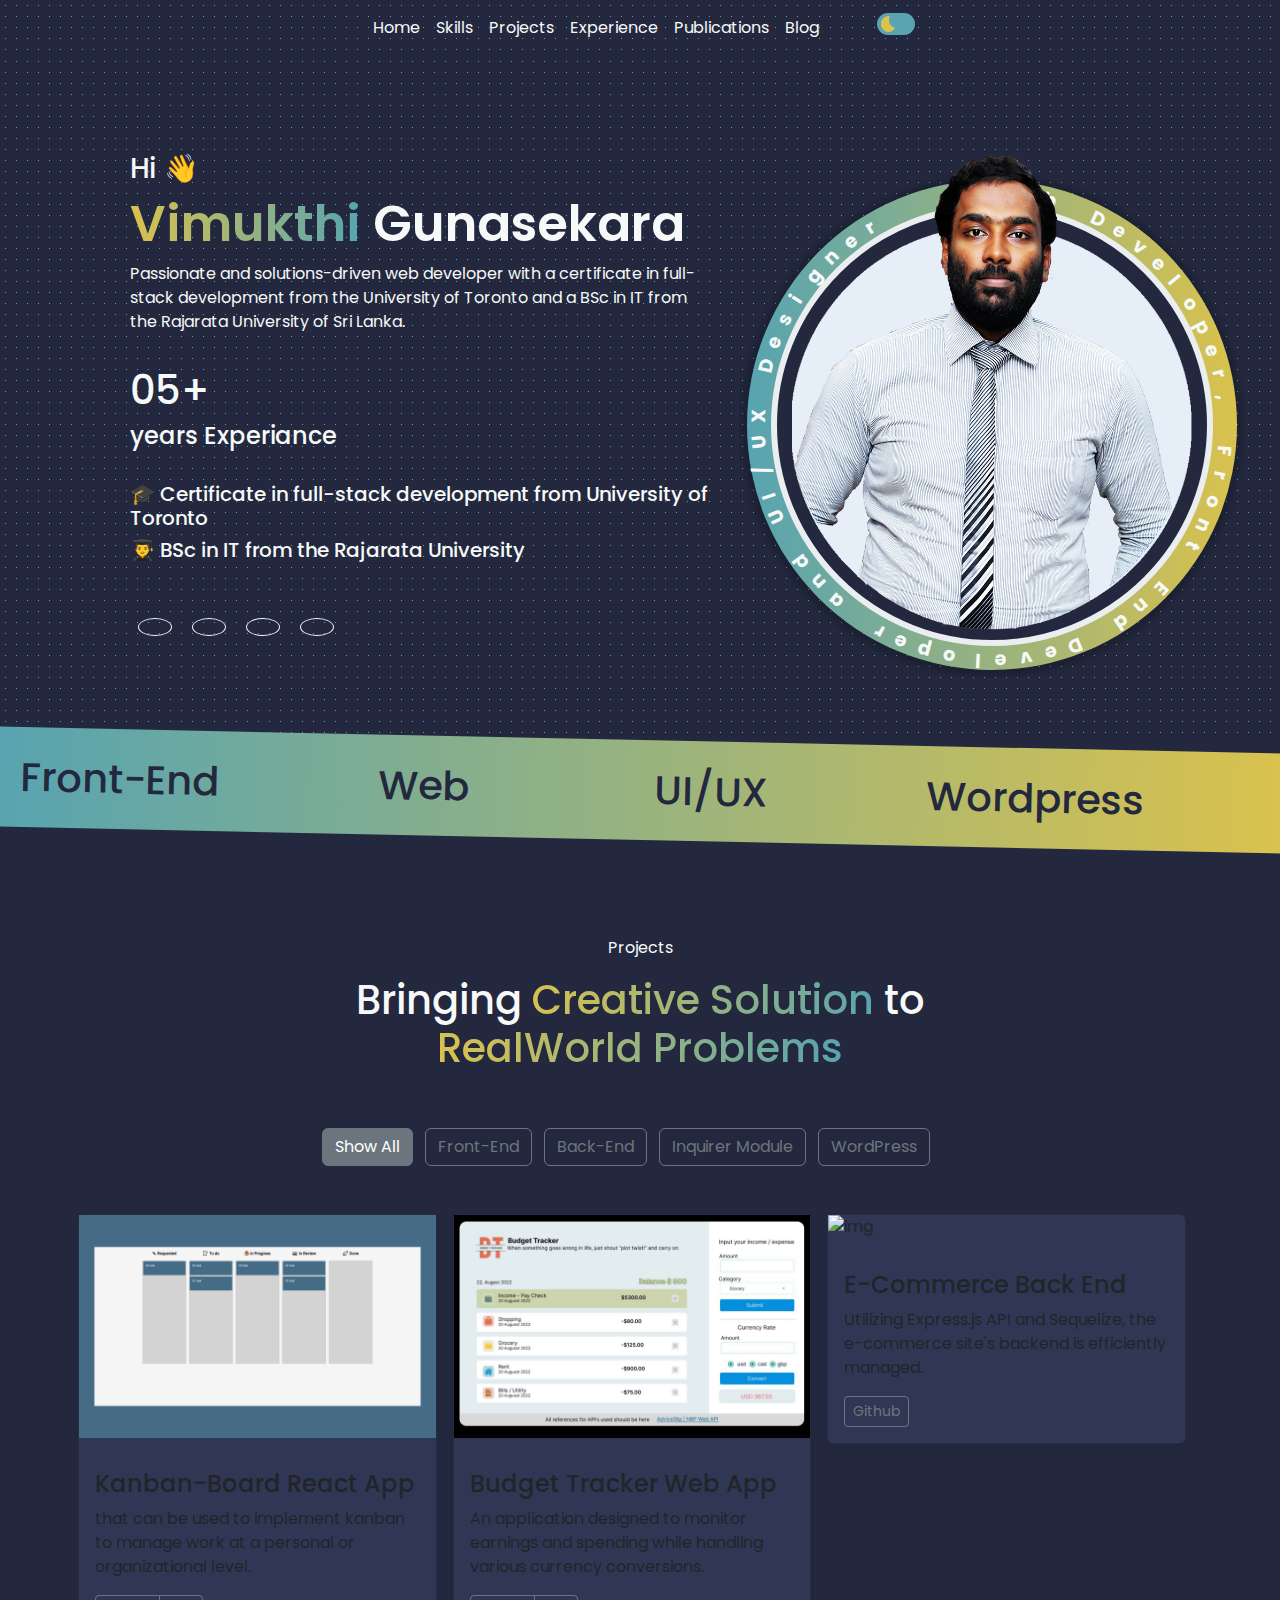
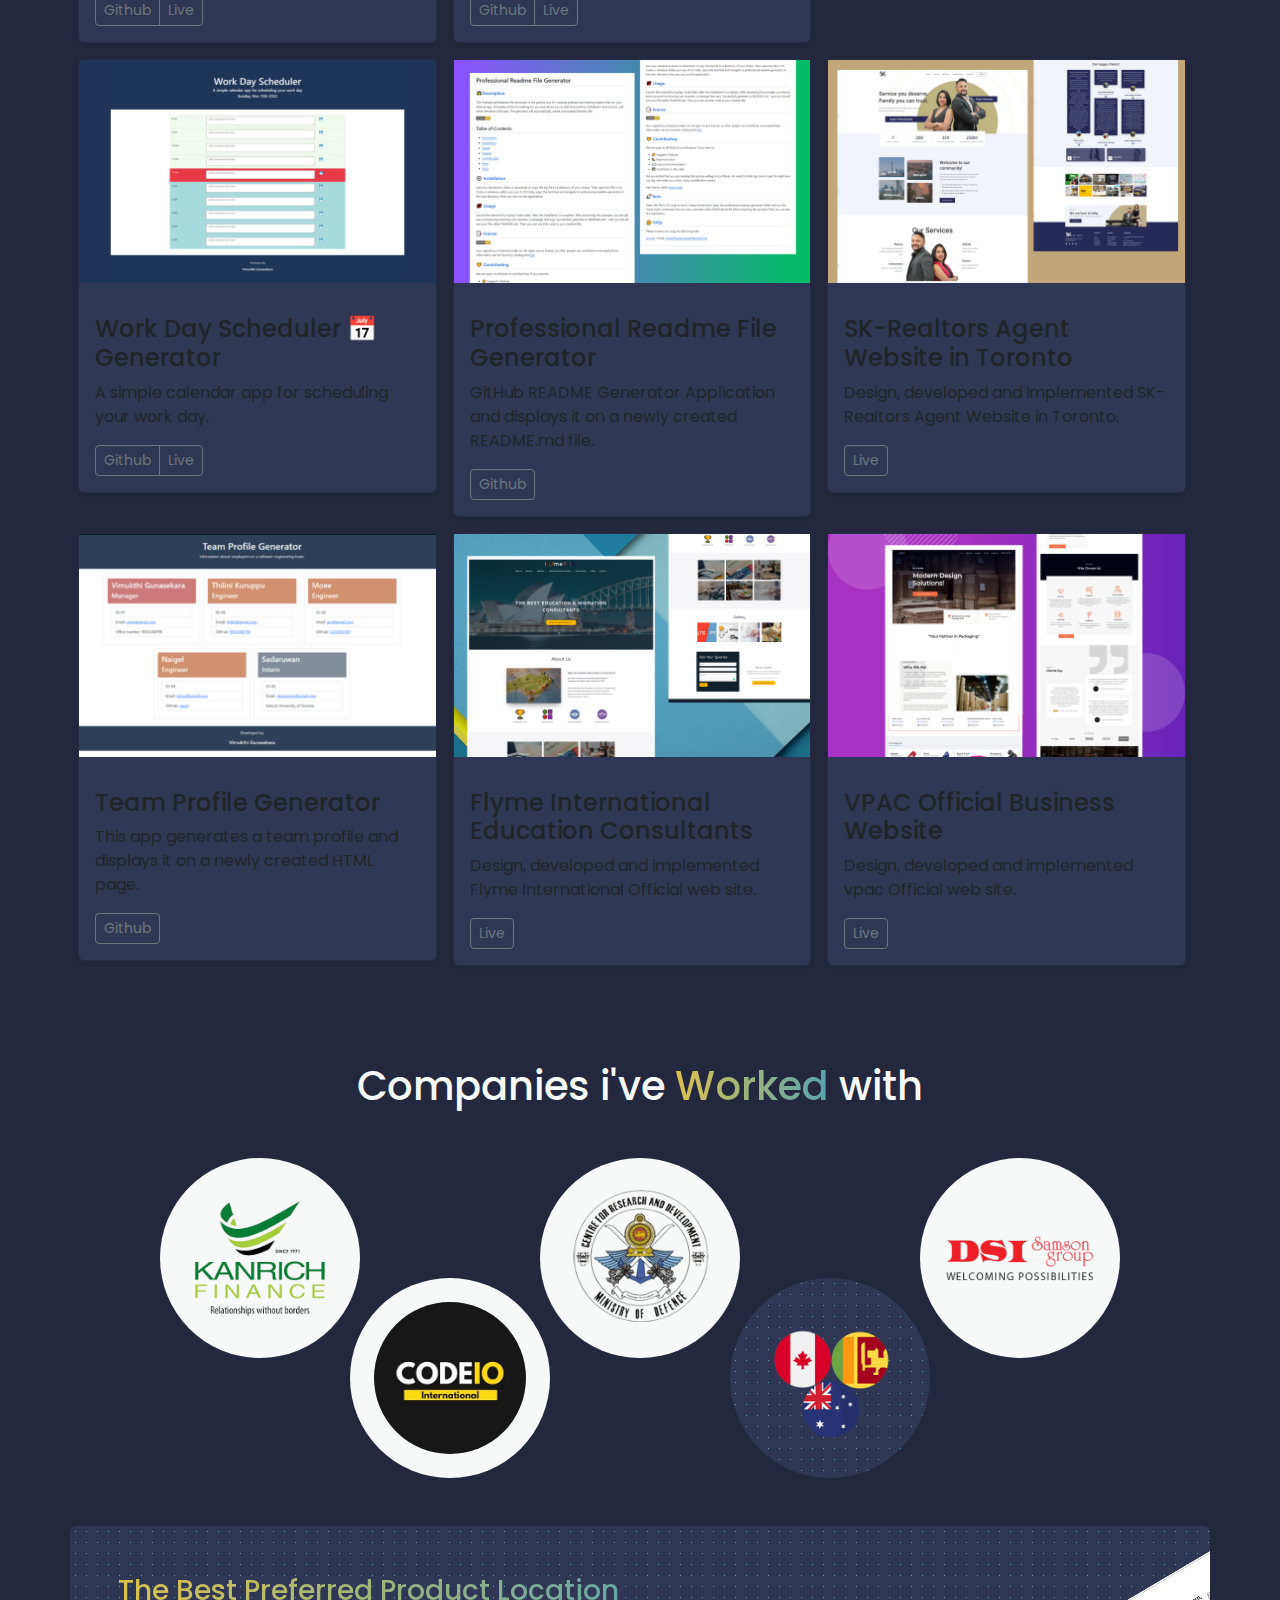
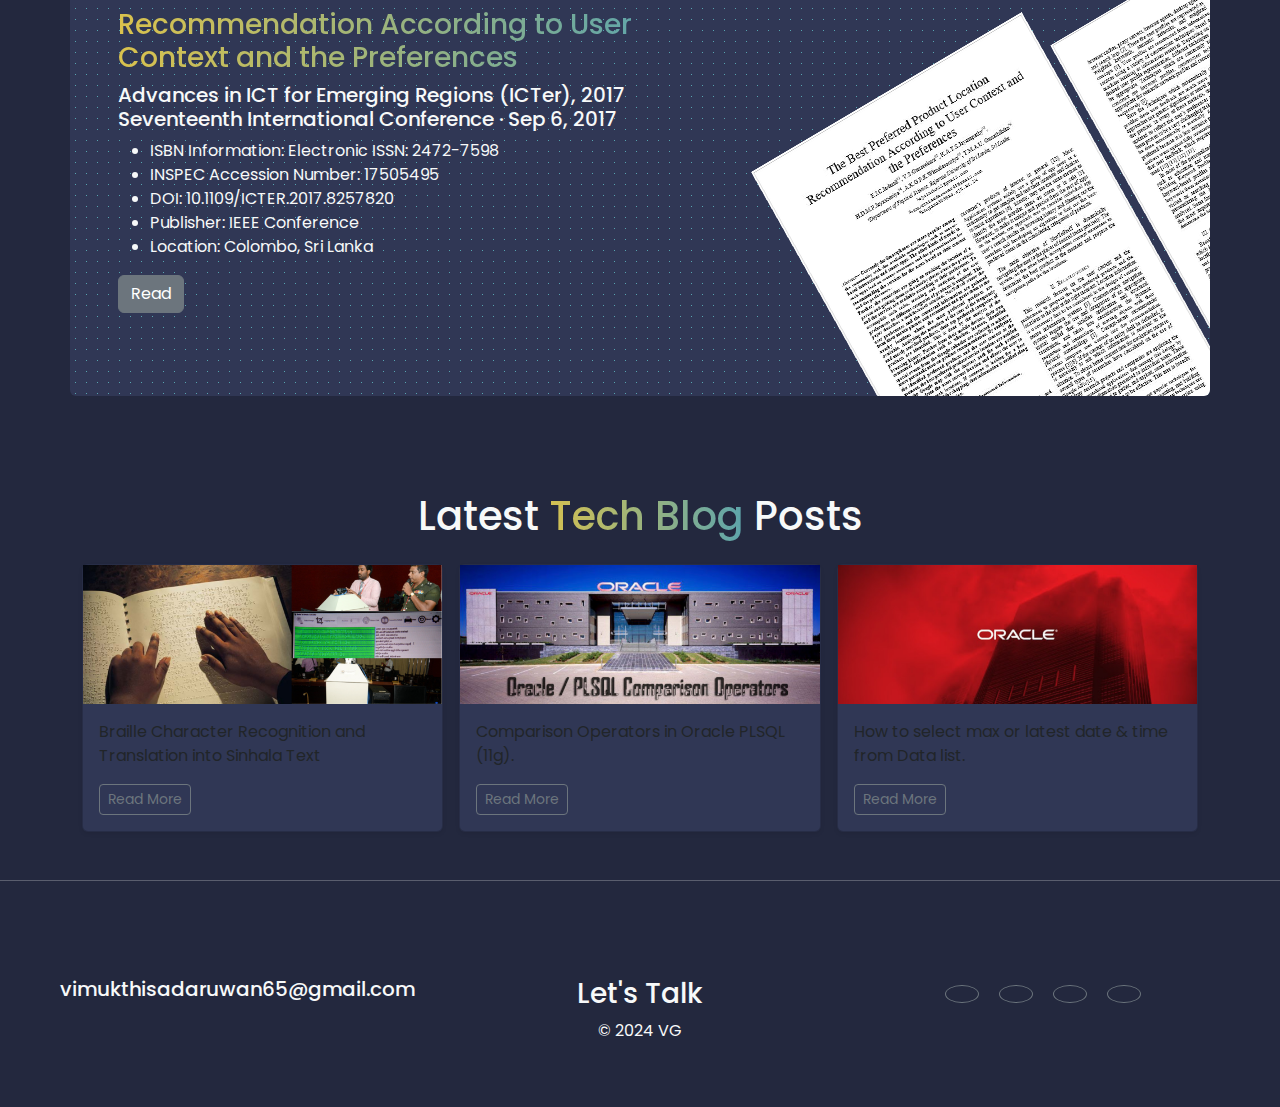
==== index.html @ d5fcf816 "Update Hero Section" ====
<!DOCTYPE html>
<html lang="en">

<head>
    <meta charset="utf-8" />
    <meta name="viewport" content="width=device-width, initial-scale=1, shrink-to-fit=no" />
    <meta name="author" content="Vimukthi Gunasekara">
    <title>Vimukthi Gunasekara</title>

    <link rel="icon" type="image/icon" href="assets/images/icon.png" />

    <!-- Font Awesome -->
    <link rel="stylesheet" href="https://cdn.jsdelivr.net/gh/devicons/devicon@v2.15.1/devicon.min.css">
    <script src="https://use.fontawesome.com/releases/v6.1.0/js/all.js" crossorigin="anonymous"></script>

    <!-- Google fonts-->
    <link rel="preconnect" href="https://fonts.googleapis.com">
    <link rel="preconnect" href="https://fonts.gstatic.com" crossorigin>
    <link href="https://fonts.googleapis.com/css2?family=Poppins:wght@300;400;500;600;700;800&display=swap"
        rel="stylesheet">

    <!-- Bootstrap-->
    <link rel="stylesheet" href="https://cdn.jsdelivr.net/npm/bootstrap@5.1.3/dist/css/bootstrap.min.css">

    <!-- CSS-->
    <link href="./assets/css/styles.css" rel="stylesheet" />

    <!-- JS-->
    <script src="./assets/js/app.js" defer></script>
</head>

<body>
    <!-- Nav Bar -->
    <nav class="navbar navbar-expand-lg bg-pattern" aria-label="Tenth navbar example">
        <div class="container-fluid">
            <button class="navbar-toggler" type="button" data-bs-toggle="collapse" data-bs-target="#navbarResponsive"
                aria-controls="navbarResponsive" aria-expanded="false" aria-label="Toggle navigation">
                <span class="navbar-toggler-icon"></span>
            </button>

            <div class="collapse navbar-collapse justify-content-md-center" id="navbarResponsive">
                <ul class="navbar-nav">
                    <li class="nav-item"><a class="nav-link js-scroll-trigger" href="#about">Home</a></li>
                    <li class="nav-item"><a class="nav-link js-scroll-trigger" href="#skills">Skills</a></li>
                    <li class="nav-item"><a class="nav-link js-scroll-trigger" href="#projects">Projects</a> </li>
                    <li class="nav-item"><a class="nav-link js-scroll-trigger" href="#experience">Experience</a></li>
                    <li class="nav-item"><a class="nav-link js-scroll-trigger" href="#publications">Publications</a>
                    </li>
                    <li class="nav-item"><a class="nav-link js-scroll-trigger" href="#blog">Blog</a></li>
                    <li>
                        <label class="switch">
                            <input type="checkbox" id="colorCheckbox">
                            <span class="slider"></span>
                        </label>
                    </li>
                </ul>
            </div>
        </div>
    </nav>

    <!-- Hero -->
    <div class="bg-pattern">
        <div class="container pt-5 pb-5">
            <div class="row p-5 ">
                <div class="col-sm-5 themed-grid-col img-hero order-md-2">
                    <img src="./assets/images/hero.png" alt="Vimukthi Gunasekara">
                    <div class="rotate-text">
                        <div class="text">
                            <p>Web Developer, Front End Developer and UI/UX Designer</p>
                        </div>
                        <span><i></i></span>
                    </div>
                </div>
                <div class="col-sm-7 themed-grid-col order-md-1 text-hero">
                    <h3>Hi 👋</h3>
                    <h1 class="name-hero"><span class="name-grad-span">Vimukthi</span> Gunasekara</h1>


                    <p class="pl-5">Passionate and solutions-driven web developer with a certificate in full-stack
                        development from the
                        University of Toronto and a BSc in IT from the Rajarata University of Sri Lanka.</p>

                    <div class="col pt-3">
                        <div class="col-sm-12">
                            <h1>05+</h1>
                            <h4>years Experiance</h4>
                        </div>
                        </br>
                        <div class="col-sm-12">
                            <h5>🎓 Certificate in full-stack
                                development from University of Toronto</h5>
                            <h5>👨‍🎓 BSc in IT from the Rajarata University </h5>
                        </div>
                    </div>
                    <div class="col mt-5">
                        <a class="btn btn-lg btn-outline-secondary rounded-circle m-2 sm-icon"
                            href="https://www.linkedin.com/in/vimukthi-gunasekara/" role="button"><i
                                class="fab fa-linkedin"></i></a>
                        <a class="btn btn-lg btn-outline-secondary rounded-circle m-2 sm-icon"
                            href="https://github.com/VimukthiGunasekara" role="button"><i class="fab fa-github"></i></a>
                        <a class="btn btn-lg btn-outline-secondary rounded-circle m-2 sm-icon"
                            href="https://www.instagram.com/vimukthi_gunasekaraa/" role="button"><i
                                class="fab fa-instagram"></i></a>
                        <a class="btn btn-lg btn-outline-secondary rounded-circle m-2 sm-icon"
                            href="https://www.uplabs.com/vimuguna" role="button"><i class="fab fa-dribbble"></i></a>
                    </div>
                </div>                
            </div>
        </div>
    </div>

    <!-- Slider Container -->
    <div class="row  mb-5 slider-container">
        <div class="col-sm-12 slider-content">
            <h1>Front-End Developer</h1>
            <h1>Web Developer</h1>
            <h1>UI/UX Designer</h1>
            <h1>Wordpress Developer</h1>
        </div>
    </div>

    <!-- Projects -->
    <div class="mt-5">
        <div class="container pt-5" id="projects">
            <p class="text-center">Projects</p>
            <h1 class="text-center">Bringing<span class="name-grad-span"> Creative Solution </span> to </br>
                <span class="name-grad-span">RealWorld Problems</span>
            </h1>
            <div class="row">
                <div class="row mt-5 mb-2" id="filter-buttons">
                    <div class="col-12 text-center">
                        <button class="btn mb-2 me-1 btn-outline-secondary active" onclick="clearAll()">Show
                            All</button>
                        <button class="btn mb-2 mx-1 btn-outline-secondary"
                            onclick="filter('Front-End')">Front-End</button>
                        <button class="btn mb-2 mx-1 btn-outline-secondary"
                            onclick="filter('Back-End')">Back-End</button>
                        <button class="btn mb-2 mx-1 btn-outline-secondary" onclick="filter('Inquirer-Module')">Inquirer
                            Module</button>
                        <button class="btn mb-2 mx-1 btn-outline-secondary"
                            onclick="filter('WordPress')">WordPress</button>
                    </div>
                </div>

                <div class="row row-cols-1 row-cols-sm-2 row-cols-md-3 g-3">
                    <div class="col projects">
                        <div class="card card-bg shadow-sm">
                            <img src="./assets/images/kanban-board.png" alt="img">
                            <div class="card-body">
                                <p class="card-tag ">Front-End</p>
                                <h4 class="card-title">Kanban-Board React App</h4>
                                <p class="card-text">that can be used to implement kanban to manage work at a
                                    personal or organizational level.</p>
                                <div class="d-flex justify-content-between align-items-center">
                                    <div class="btn-group">
                                        <a class="btn btn-sm btn-outline-secondary"
                                            href="https://github.com/VimukthiGunasekara/kanban-board">Github</a>
                                        <a class="btn btn-sm btn-outline-secondary"
                                            href="https://vimukthigunasekara.github.io/kanban-board/">Live</a>
                                    </div>
                                </div>
                            </div>
                        </div>
                    </div>

                    <div class="col projects">
                        <div class="card shadow-sm card-bg">
                            <img src="./assets/images/budget-tracker.png" alt="img">
                            <div class="card-body">
                                <p class="card-tag ">Front-End</p>
                                <h4 class="card-title">Budget Tracker Web App</h4>
                                <p class="card-text">An application designed to monitor earnings and spending while
                                    handling various currency conversions.</p>
                                <div class="d-flex justify-content-between align-items-center">
                                    <div class="btn-group">
                                        <a class="btn btn-sm btn-outline-secondary"
                                            href="https://github.com/cdennis27/budgettrackergroup2">Github</a>
                                        <a class="btn btn-sm btn-outline-secondary"
                                            href="https://cdennis27.github.io/budgettrackergroup2">Live</a>
                                    </div>
                                </div>
                            </div>
                        </div>
                    </div>

                    <div class="col projects">
                        <div class="card shadow-sm card-bg">
                            <img src="./assets/images/get.gif" alt="img">
                            <div class="card-body">
                                <p class="card-tag ">Back-End</p>
                                <h4 class="card-title">E-Commerce Back End</h4>
                                <p class="card-text">Utilizing Express.js API and Sequelize, the e-commerce site's
                                    backend is efficiently managed.</p>
                                <div class="d-flex justify-content-between align-items-center">
                                    <div class="btn-group">
                                        <a class="btn btn-sm btn-outline-secondary"
                                            href="https://github.com/VimukthiGunasekara/e-commerce-back-end">Github</a>
                                    </div>
                                </div>
                            </div>
                        </div>
                    </div>


                    <div class="col projects">
                        <div class="card shadow-sm card-bg">
                            <img src="./assets/images/work-day-scheduler.png" alt="img">
                            <div class="card-body">
                                <p class="card-tag ">Front-End</p>
                                <h4 class="card-title">Work Day Scheduler 📅 Generator</h4>
                                <p class="card-text">A simple calendar app for scheduling your work day.</p>
                                <div class="d-flex justify-content-between align-items-center">
                                    <div class="btn-group">
                                        <a class="btn btn-sm btn-outline-secondary"
                                            href="https://github.com/VimukthiGunasekara/work-day-scheduler">Github</a>
                                        <a class="btn btn-sm btn-outline-secondary"
                                            href="https://vimukthigunasekara.github.io/work-day-scheduler/">Live</a>
                                    </div>
                                </div>
                            </div>
                        </div>
                    </div>

                    <div class="col projects">
                        <div class="card shadow-sm card-bg">
                            <img src="./assets/images/professional-readme-generator.png" alt="img">
                            <div class="card-body">
                                <p class="card-tag ">Inquirer-Module</p>
                                <h4 class="card-title">Professional Readme File
                                    Generator</h4>
                                <p class="card-text">GitHub README Generator Application and displays it on a newly
                                    created README.md file.</p>
                                <div class="d-flex justify-content-between align-items-center">
                                    <div class="btn-group">
                                        <a class="btn btn-sm btn-outline-secondary"
                                            href="https://github.com/VimukthiGunasekara/professional-readme-generator">Github</a>
                                    </div>
                                </div>
                            </div>
                        </div>
                    </div>                   

                    <div class="col projects">
                        <div class="card shadow-sm card-bg">
                            <img src="./assets/images/sk-realtors-2.png" alt="img">
                            <div class="card-body">
                                <p class="card-tag ">WordPress</p>
                                <h4 class="card-title">SK-Realtors Agent Website in
                                    Toronto</h4>
                                <p class="card-text"> Design, developed and implemented SK-Realtors Agent Website in
                                    Toronto.</p>
                                <div class="d-flex justify-content-between align-items-center">
                                    <div class="btn-group">
                                        <a class="btn btn-sm btn-outline-secondary"
                                            href="https://SK-Realtors.ca/">Live</a>
                                    </div>
                                </div>
                            </div>
                        </div>
                    </div>


                    <div class="col projects">
                        <div class="card shadow-sm card-bg">
                            <img src="./assets/images/team-profile-generator.png" alt="img">
                            <div class="card-body">
                                <p class="card-tag ">Inquirer-Module</p>
                                <h4 class="card-title">Team Profile Generator</h4>
                                <p class="card-text">This app generates a team profile and displays it on a newly
                                    created HTML page.</p>
                                <div class="d-flex justify-content-between align-items-center">
                                    <div class="btn-group">
                                        <a class="btn btn-sm btn-outline-secondary"
                                            href="https://github.com/VimukthiGunasekara/team-profile-generator">Github</a>
                                    </div>
                                </div>
                            </div>
                        </div>
                    </div>

                    <div class="col projects">
                        <div class="card shadow-sm card-bg">
                            <img src="./assets/images/flymeinternational.png" alt="img">
                            <div class="card-body">
                                <p class="card-tag ">WordPress</p>
                                <h4 class="card-title">Flyme International Education
                                    Consultants</h4>
                                <p class="card-text"> Design, developed and implemented Flyme International Official
                                    web site.</p>
                                <div class="d-flex justify-content-between align-items-center">
                                    <div class="btn-group">
                                        <a class="btn btn-sm btn-outline-secondary"
                                            href="https://flymeinternational.com/">Live</a>
                                    </div>
                                </div>
                            </div>
                        </div>
                    </div>

                    <div class="col projects">
                        <div class="card shadow-sm card-bg">
                            <img src="./assets/images/vpac.png" alt="img">
                            <div class="card-body">
                                <p class="card-tag ">WordPress</p>
                                <h4 class="card-title">VPAC Official Business Website</h4>
                                <p class="card-text">Design, developed and implemented vpac Official web site.</p>
                                <div class="d-flex justify-content-between align-items-center">
                                    <div class="btn-group">
                                        <a class="btn btn-sm btn-outline-secondary" href="https://vpac.lk/">Live</a>
                                    </div>
                                </div>
                            </div>
                        </div>
                    </div>
                </div>
            </div>
        </div>
    </div>

    <!-- Companies -->
    <div class="container mt-5 mb-5 pt-5 text-center" id="experience">
        <h1>Companies i've <span class="name-grad-span">Worked</span> with</h1>
        <div class="row mt-5 d-flex justify-content-center align-items-center">
            <div class="col-md-4">
                <img src="./assets/images/kanrich.png" alt="img" class="we-logo rounded-circle p-4">
            </div>

            <div class="col-md-4">
                <img src="./assets/images/crd.png" alt="img" class="we-logo rounded-circle p-4">
            </div>

            <div class="col-md-4">
                <img src="./assets/images/dsi.png" alt="img" class="we-logo rounded-circle p-4">
            </div>

            <div class="col-md-4 ng-margin">
                <img src="./assets/images/codeio.jpg" alt="img" class="we-logo rounded-circle p-4">
            </div>

            <div class="col-md-4 ng-margin">
                <img src="./assets/images/country.png" alt="img" class="we-logo1 bg-pattern rounded-circle p-4"
                    id="rotatingImage">
            </div>
        </div>


    </div>

    <!-- Publication -->
    <div class="container mt-5 mb-5 position-relative overflow-hidden rounded publ-cont bg-pattern" id="publications">
        <div class="row">
            <div class="col-md-7 p-5">
                <h3 class="name-grad-span">The Best Preferred Product Location Recommendation According to User
                    Context
                    and the Preferences
                </h3>
                <h5>Advances in ICT for Emerging Regions (ICTer), 2017 Seventeenth International Conference · Sep 6,
                    2017</h5>
                <ul class="fa-ul mb-0">
                    <li>
                        <span class="fa-li"><i class="fas fa-check"></i></span>
                        ISBN Information: Electronic ISSN: 2472-7598
                    </li>
                    <li>
                        <span class="fa-li"><i class="fas fa-check"></i></span>
                        INSPEC Accession Number: 17505495
                    </li>
                    <li>
                        <span class="fa-li"><i class="fas fa-check"></i></span>
                        DOI: 10.1109/ICTER.2017.8257820
                    </li>
                    <li>
                        <span class="fa-li"><i class="fas fa-check"></i></span>
                        Publisher: IEEE Conference
                    </li>
                    <li>
                        <span class="fa-li"><i class="fas fa-check"></i></span>
                        Location: Colombo, Sri Lanka
                    </li>
                </ul>
                <a class="btn btn-outline-secondary rounded active mt-3"
                    href="https://ieeexplore.ieee.org/document/8257820/">Read</a>
            </div>
            <div class="col-md-5 ">
                <img src="./assets/images/publication.png" alt="img" class="publ-img" data-toggle="tooltip"
                    data-placement="top" title="Research Publication">
            </div>
        </div>
    </div>

    <!-- Blog -->
    <div class="container" id="blog">
        <h1 class="text-center mt-5 pt-5">Latest<span class="name-grad-span"> Tech Blog </span>Posts</h1>
        <div class="row row-cols-1 row-cols-sm-2 row-cols-md-3 g-3 mt-2 mb-5">
            <div class="col" data-name="Front-End">
                <div class="card card-bg shadow-sm">
                    <img src="./assets/images/blog1.png" alt="img">
                    <div class="card-body">
                        <p class="card-text">Braille
                            Character Recognition and Translation into Sinhala Text</p>
                        <div class="d-flex justify-content-between align-items-center">
                            <div class="btn-group">
                                <a class="btn btn-sm btn-outline-secondary"
                                    href="https://swinternational.blogspot.com/2018/02/braille-character-recognition-and.html">Read
                                    More</a>
                            </div>
                        </div>
                    </div>
                </div>
            </div>
            <div class="col" data-name="Front-End">
                <div class="card shadow-sm card-bg">
                    <img src="./assets/images/blog2.png" alt="img">
                    <div class="card-body">
                        <p class="card-text">Comparison Operators in Oracle PLSQL </br> (11g).</p>
                        <div class="d-flex justify-content-between align-items-center">
                            <div class="btn-group">
                                <a class="btn btn-sm btn-outline-secondary"
                                    href="https://swinternational.blogspot.com/2018/10/oracle-plsql-comparison-operators_1.html">Read
                                    More</a>
                            </div>
                        </div>
                    </div>
                </div>
            </div>
            <div class="col" data-name="Front-End">
                <div class="card shadow-sm card-bg">
                    <img src="./assets/images/blog3.png" alt="img">
                    <div class="card-body">
                        <p class="card-text">How
                            to select max or latest date & time from Data list.</p>
                        <div class="d-flex justify-content-between align-items-center">
                            <div class="btn-group">
                                <a class="btn btn-sm btn-outline-secondary"
                                    href="https://swinternational.blogspot.com/2018/09/how-to-select-max-or-latest-date-time.html">Read
                                    More</a>
                            </div>
                        </div>
                    </div>
                </div>
            </div>
        </div>
    </div>

    <hr class="text-white">

    <!-- Footer -->
    <div class="row text-center p-5 mt-5">
        <div class="col-md-4">
            <h5>vimukthisadaruwan65@gmail.com</h5>
        </div>
        <div class="col-md-4">
            <h3>Let's Talk</h3>
            <p>&copy; 2024 VG</p>
        </div>
        <div class="col-md-4">
            <a class="btn btn-lg btn-outline-secondary rounded-circle m-2"
                href="https://www.linkedin.com/in/vimukthi-gunasekara/" role="button"><i
                    class="fab fa-linkedin"></i></a>
            <a class="btn btn-lg btn-outline-secondary rounded-circle m-2" href="https://github.com/VimukthiGunasekara"
                role="button"><i class="fab fa-github"></i></a>
            <a class="btn btn-lg btn-outline-secondary rounded-circle m-2"
                href="https://www.instagram.com/vimukthi_gunasekaraa/" role="button"><i
                    class="fab fa-instagram"></i></a>
            <a class="btn btn-lg btn-outline-secondary rounded-circle m-2" href="https://www.uplabs.com/vimuguna"
                role="button"><i class="fab fa-dribbble"></i></a>
        </div>
    </div>

    <!-- Bootstrap core JS-->
    <script src="https://cdn.jsdelivr.net/npm/bootstrap@5.1.3/dist/js/bootstrap.bundle.min.js"></script>
    <!-- JS-->
    <script src="js/scripts.js"></script>
</body>
</html>
---- assets/css/styles.css ----
:root {
    --primary-color: #23283e;
    --secondary-color: #58a4b0;
    --background-color: #303755;
    --yellow-color: #dac24d;
    --white-color: #f7f9f9;
    --gradient-color: linear-gradient(90deg, var(--secondary-color) 1%, var(--yellow-color) 100%);
    --gradient-text-color: -webkit-linear-gradient(180deg, var(--secondary-color) 1%, var(--yellow-color) 100%);
}

body {
    display: block;
    color: var(--white-color);
    font-family: 'Poppins', sans-serif;
    background-color: var(--primary-color);
}

.bg-pattern {
    background: var(--primary-color) radial-gradient(var(--secondary-color) 10%, transparent 1%);
    background-size: 11px 11px;
}

.ng-margin {
    margin-top: -80px;
}

.nav-link {
    color: var(--white-color);
}

.nav-link:hover {
    color: var(--secondary-color);
}

.navbar-toggler-icon{
    background-color:var(--secondary-color);
    border-radius: 100%;
    background-image: url(../images/icon.png);
}

.name-hero {
    font-size: 50px;
    font-weight: 600;
}

.name-grad-span {
    background: var(--gradient-text-color);
    -webkit-background-clip: text;
    -webkit-text-fill-color: transparent;
}

.sm-icon {
    border-color: var(--white-color);
    color: var(--white-color);
}

.img-hero {
    position: relative;
    animation: floatImage 4s ease-in-out infinite;
    animation-delay: 3s;

}

.img-hero img {
    position: relative;
    width: 400px;
    height: auto;
    z-index: 10;
    left: 53px;
}

.rotate-text {
    position: absolute;
    top: 4%;
    display: flex;
    justify-content: center;
    align-items: center;
    overflow: hidden;
    padding: 2rem;
}

.rotate-text span {
    position: relative;
    width: 442px;
    height: 442px;
    background: var(--primary-color);
    border: 6px solid #eaeef0;
    border-radius: 50%;
    z-index: 1;
    overflow: hidden;
}

.rotate-text span::before {
    content: "";
    position: absolute;
    inset: 20px;
    background: var(--primary-color);
    border-radius: 50%;
    z-index: 1;
}

.rotate-text span i {
    position: absolute;
    inset: 0;
    background: var(--gradient-color-bg);
    filter: blur(5px);
    animation: animate 2s linear infinite;
}


.rotate-text .text {
    position: absolute;
    width: 490px;
    height: 490px;
    background: var(--gradient-color);
    border-radius: 50%;
    box-shadow: 0 1px 6px 5.94px rgba(0, 0, 0, 0.2);
    animation: rotateText 30s linear infinite;
}

.text b {
    position: absolute;
    transform-origin: 0 247px;
    display: block;
    top: 0;
    left: 50%;
    font-size: 1.2rem;
}

.slider-container {
    background: var(--gradient-color);
    height: 100px;
    position: relative;
    overflow: hidden;
    transform: rotate(1.2deg);
}

.slider-content {
    position: relative;
    display: flex;
    justify-content: space-between;
    /* animation: slide 60s linear infinite;   */
}

.slider-content h1 {
    margin: 0;
    padding: 0 20px;
    line-height: 100px;
    color: var(--primary-color);
}

.card-bg {
    background-color: var(--background-color)
}

.we-logo {
    width: 200px;
    height: 200px;
    background-color: var(--white-color);
}

.we-logo1 {
    width: 200px;
    height: 200px;
    background-color: var(--background-color);
}

#rotatingImage {
    animation: rotateAnimation 60s linear infinite;
}

.card-tag{
    font-size: 0px;
}

.publ-img {
    background-size: cover;
}

.publ-cont {
    background-color: var(--background-color);
}

.switch {
    font-size: 11px;
    position: relative;
    display: inline-block;
    width: 3.5em;
    height: 2em;
    margin-left: 50px;
}

.switch input {
    opacity: 0;
    width: 0;
    height: 0;
}

.slider {
    --background: var(--secondary-color);
    position: absolute;
    cursor: pointer;
    top: 0;
    left: 0;
    right: 0;
    bottom: 0;
    background-color: var(--background);
    transition: .5s;
    border-radius: 30px;
}

.slider:before {
    position: absolute;
    content: "";
    height: 1.4em;
    width: 1.4em;
    border-radius: 50%;
    left: 10%;
    bottom: 15%;
    box-shadow: inset 8px -4px 0px 0px var(--yellow-color);
    background: var(--background);
    transition: .5s;
}

input:checked+.slider {
    background-color: var(--secondary-color);
}

input:checked+.slider:before {
    transform: translateX(100%);
    box-shadow: inset 15px -4px 0px 15px var(--yellow-color);
}


/*===== @keyframes ===== */
@keyframes slide {
    0% {
        left: 0;
    }

    100% {
        left: -100%;
    }
}

@keyframes animate {
    0% {
        transform: rotate(0deg);
    }

    100% {
        transform: rotate(360deg);
    }
}

@keyframes rotateText {
    0% {
        transform: rotate(360deg);
    }

    100% {
        transform: rotate(0deg);
    }
}

@keyframes floatImage {
    0% {
        transform: translateY(0);
    }

    50% {
        transform: translateY(-22px);
    }

    100% {
        transform: translateY(0);
    }
}

@keyframes rotateAnimation {
    from {
        transform: rotate(0deg);
    }

    to {
        transform: rotate(360deg);
    }
}


/*==== BrakPoints ===== */

@media(max-width:1200px) {
    .img-hero img {
        width: 300px;
    }

    .rotate-text {
        top: 0%;
    }

    .rotate-text span {
        width: 342px;
        height: 342px;
    }

    .rotate-text .text {
        width: 390px;
        height: 390px;
    }

    .text b {
        transform-origin: 0 196px;
        font-size: 1rem;
    }
}

@media(max-width:990px) {
    .img-hero img {
        width: 200px;
    }

    .rotate-text {
        top: -6%;
    }

    .rotate-text span {
        width: 242px;
        height: 242px;
    }

    .rotate-text .text {
        width: 290px;
        height: 290px;
    }

    .text b {
        transform-origin: 0 145px;
        font-size: 0.8rem;
    }

    .text-hero{
        text-align: center;
        margin-top: 50px;
    }

    .we-logo{
        margin-top: -45px;
    }

    .ng-margin{
        margin-top: -40px;
    }

    .navbar-nav{
        text-align: center;
    }

    .switch{
        margin-left: 0px;
    }
}
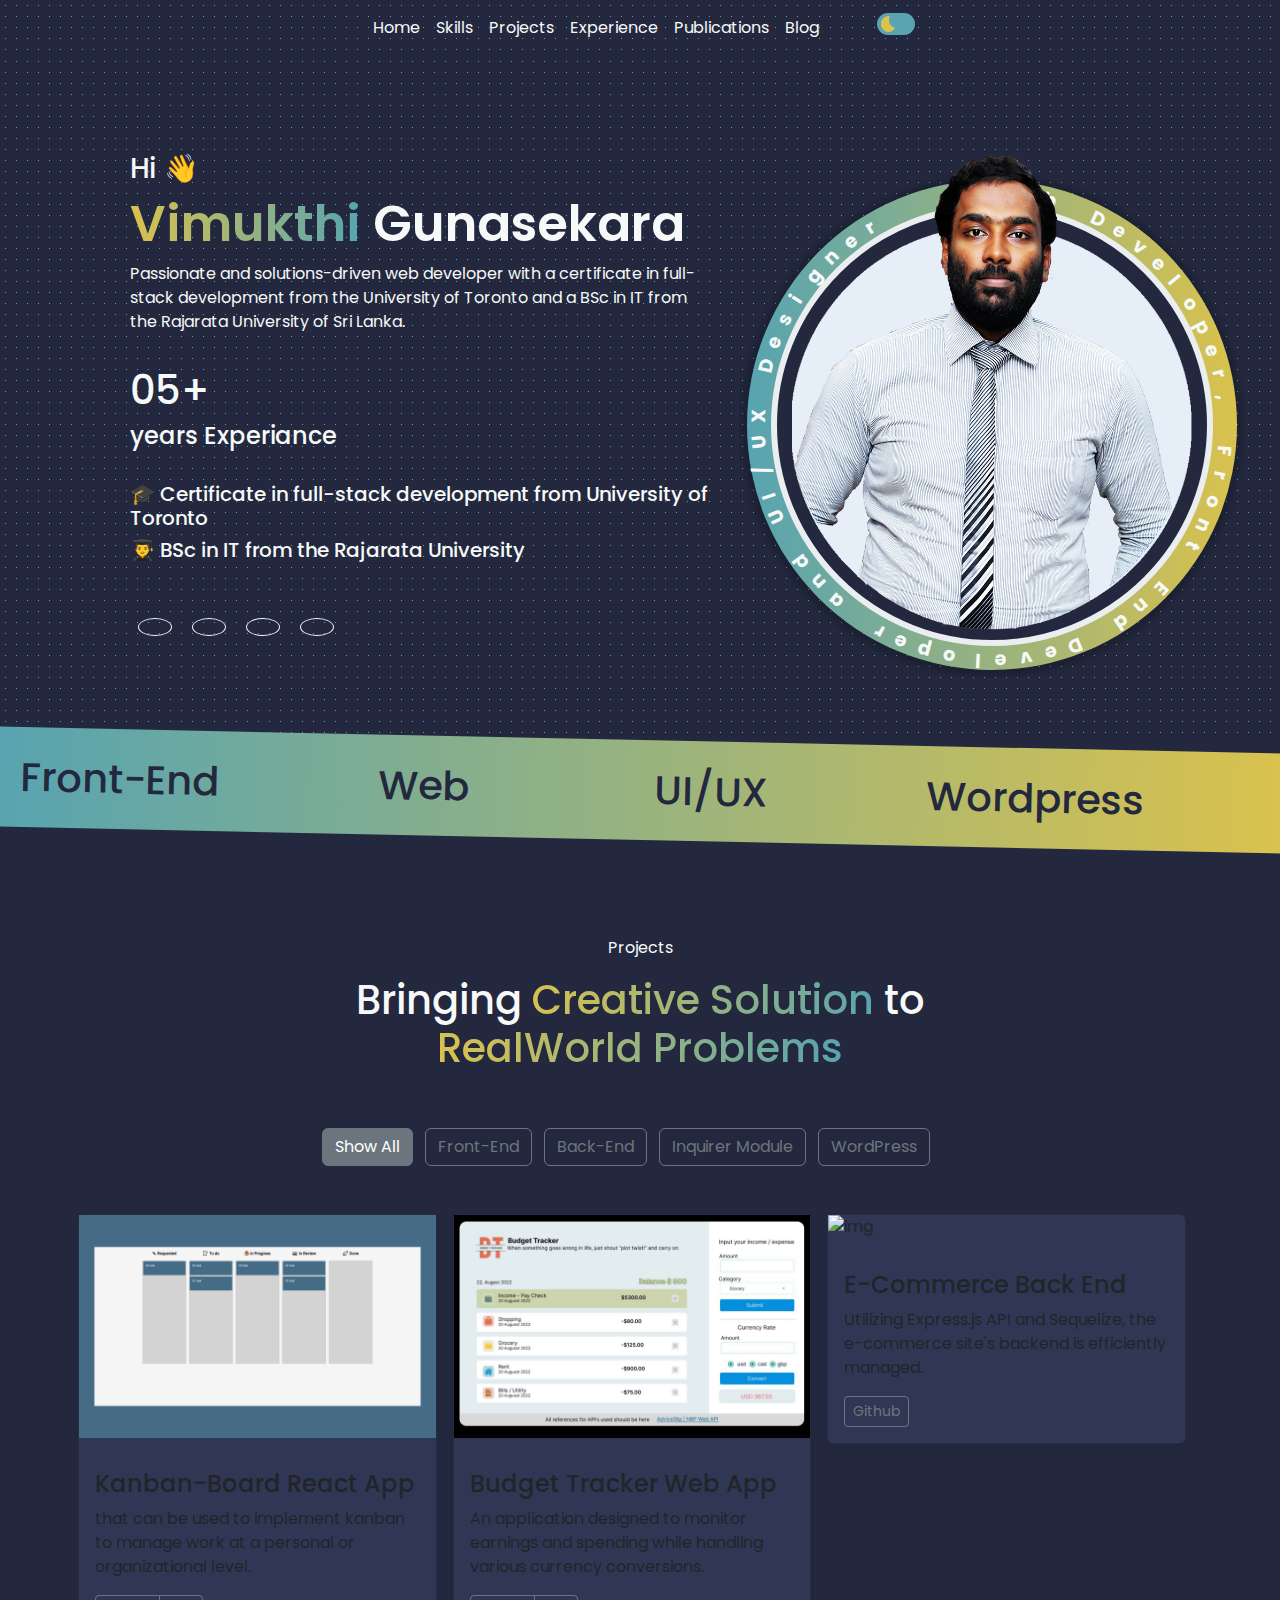
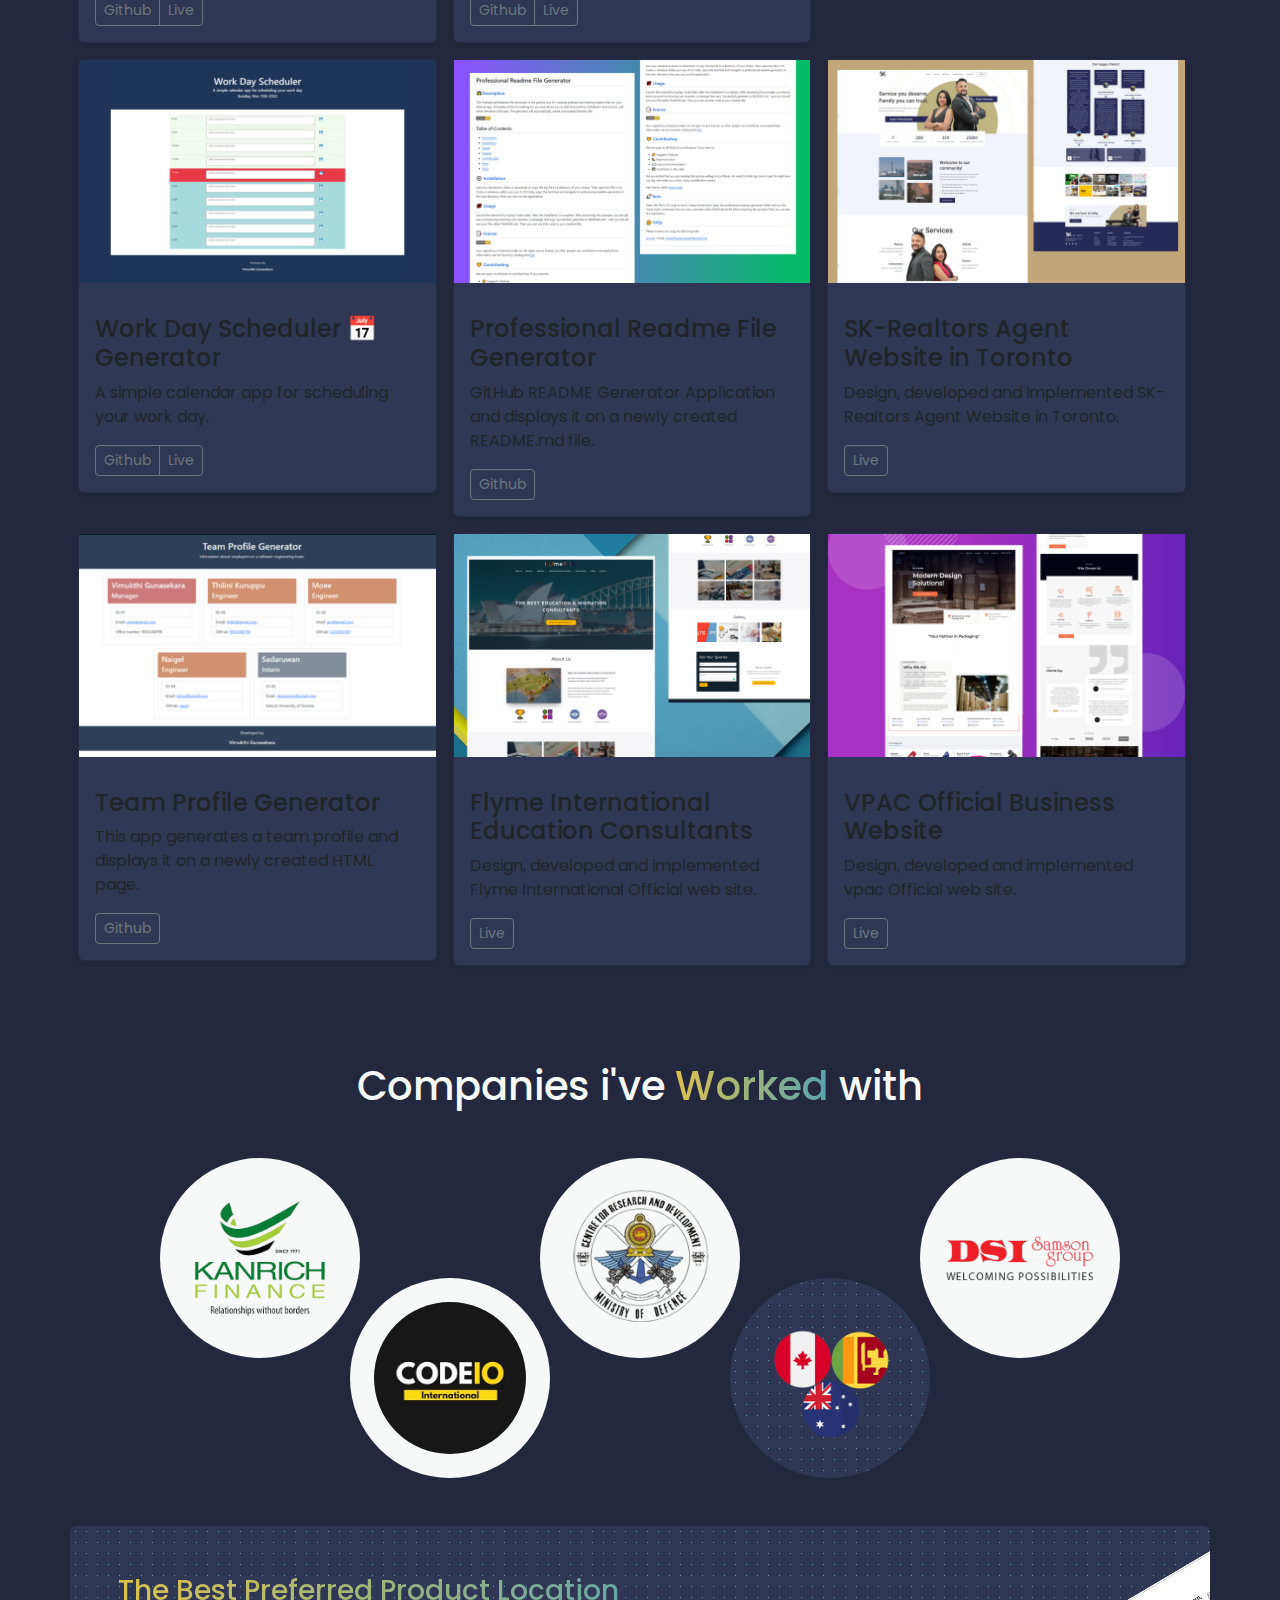
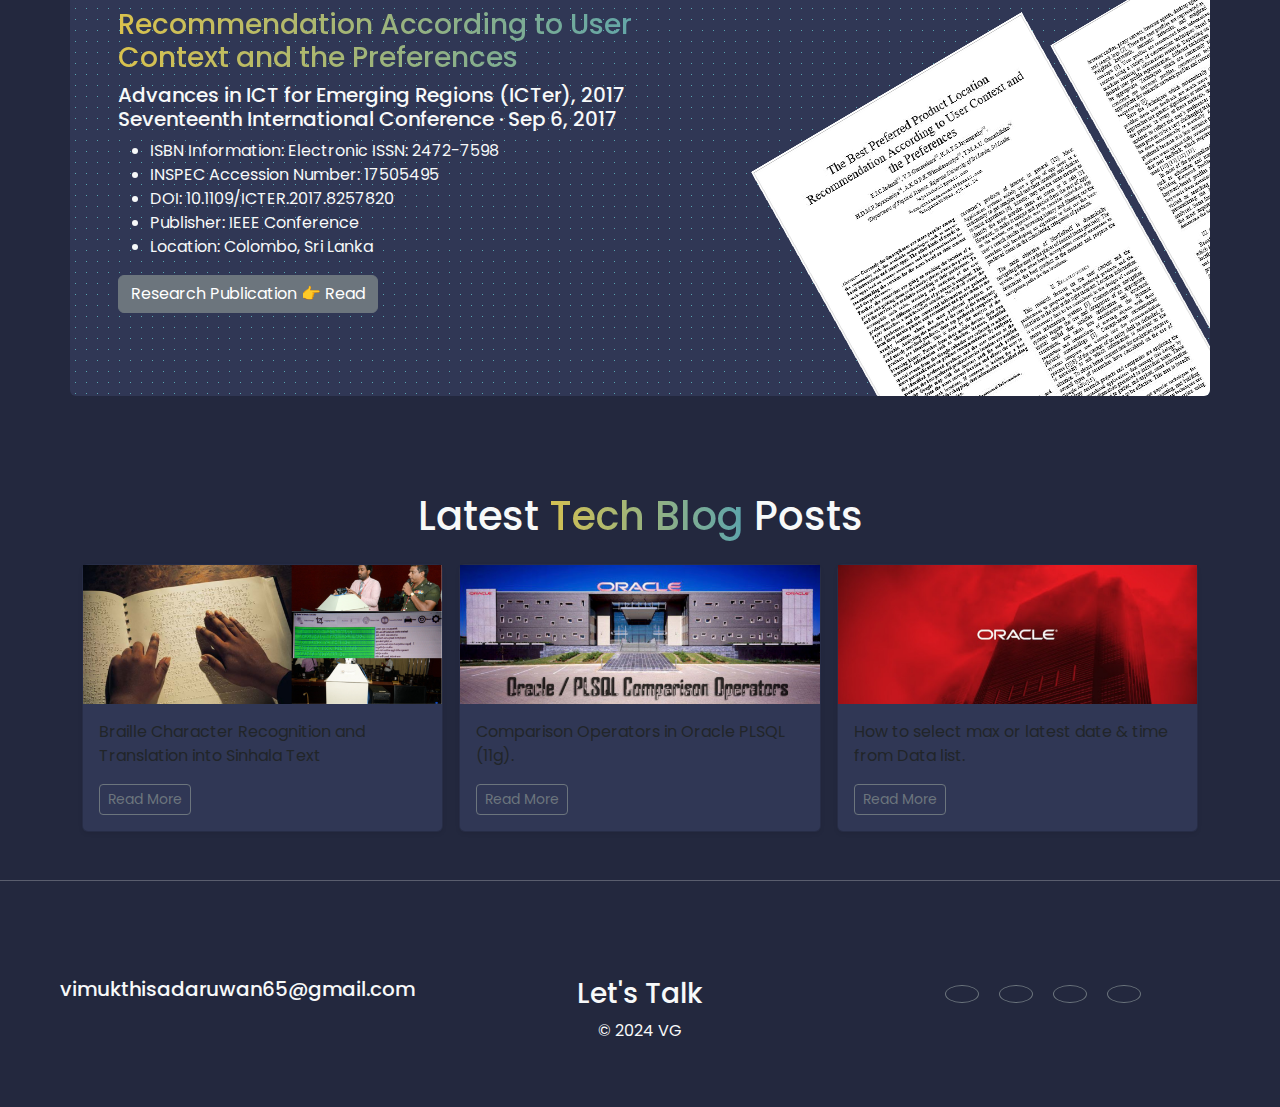
==== commit 50e0858f: "update publication section" ====
--- a/index.html
+++ b/index.html
@@ -60,7 +60,7 @@
 
     <!-- Hero -->
     <div class="bg-pattern">
-        <div class="container pt-5 pb-5">
+        <div class="container pt-5 pb-5 scroll-animi">
             <div class="row p-5 ">
                 <div class="col-sm-5 themed-grid-col img-hero order-md-2">
                     <img src="./assets/images/hero.png" alt="Vimukthi Gunasekara">
@@ -110,7 +110,7 @@
     </div>
 
     <!-- Slider Container -->
-    <div class="row  mb-5 slider-container">
+    <div class="row mb-5 slider-container scroll-animi">
         <div class="col-sm-12 slider-content">
             <h1>Front-End Developer</h1>
             <h1>Web Developer</h1>
@@ -120,7 +120,7 @@
     </div>
 
     <!-- Projects -->
-    <div class="mt-5">
+    <div class="mt-5 scroll-animi">
         <div class="container pt-5" id="projects">
             <p class="text-center">Projects</p>
             <h1 class="text-center">Bringing<span class="name-grad-span"> Creative Solution </span> to </br>
@@ -318,7 +318,7 @@
     </div>
 
     <!-- Companies -->
-    <div class="container mt-5 mb-5 pt-5 text-center" id="experience">
+    <div class="container mt-5 mb-5 pt-5 text-center scroll-animi" id="experience">
         <h1>Companies i've <span class="name-grad-span">Worked</span> with</h1>
         <div class="row mt-5 d-flex justify-content-center align-items-center">
             <div class="col-md-4">
@@ -347,7 +347,7 @@
     </div>
 
     <!-- Publication -->
-    <div class="container mt-5 mb-5 position-relative overflow-hidden rounded publ-cont bg-pattern" id="publications">
+    <div class="container mt-5 mb-5 position-relative overflow-hidden rounded publ-cont bg-pattern scroll-animi" id="publications">
         <div class="row">
             <div class="col-md-7 p-5">
                 <h3 class="name-grad-span">The Best Preferred Product Location Recommendation According to User
@@ -379,7 +379,7 @@
                     </li>
                 </ul>
                 <a class="btn btn-outline-secondary rounded active mt-3"
-                    href="https://ieeexplore.ieee.org/document/8257820/">Read</a>
+                    href="https://ieeexplore.ieee.org/document/8257820/">Research Publication 👉 Read</a>
             </div>
             <div class="col-md-5 ">
                 <img src="./assets/images/publication.png" alt="img" class="publ-img" data-toggle="tooltip"
@@ -389,7 +389,7 @@
     </div>
 
     <!-- Blog -->
-    <div class="container" id="blog">
+    <div class="container scroll-animi" id="blog">
         <h1 class="text-center mt-5 pt-5">Latest<span class="name-grad-span"> Tech Blog </span>Posts</h1>
         <div class="row row-cols-1 row-cols-sm-2 row-cols-md-3 g-3 mt-2 mb-5">
             <div class="col" data-name="Front-End">
@@ -442,10 +442,10 @@
         </div>
     </div>
 
-    <hr class="text-white">
+    <hr class="text-white scroll-animi">
 
     <!-- Footer -->
-    <div class="row text-center p-5 mt-5">
+    <div class="row text-center p-5 mt-5 scroll-animi">
         <div class="col-md-4">
             <h5>vimukthisadaruwan65@gmail.com</h5>
         </div>
--- a/assets/css/styles.css
+++ b/assets/css/styles.css
@@ -287,6 +287,17 @@
     }
 }
 
+@keyframes enter-animation {
+	0% {
+		transform: translateY(100px);
+    opacity: 0;
+	}
+	100% {
+		transform: translateY(0);
+    opacity: 1;
+	}
+}
+
 
 /*==== BrakPoints ===== */
 
@@ -359,4 +370,10 @@
     .switch{
         margin-left: 0px;
     }
-}+}
+
+@media (prefers-reduced-motion: no-preference) {
+    .scroll-animation {
+      animation: enter-animation 0.8s 1;
+    }
+  }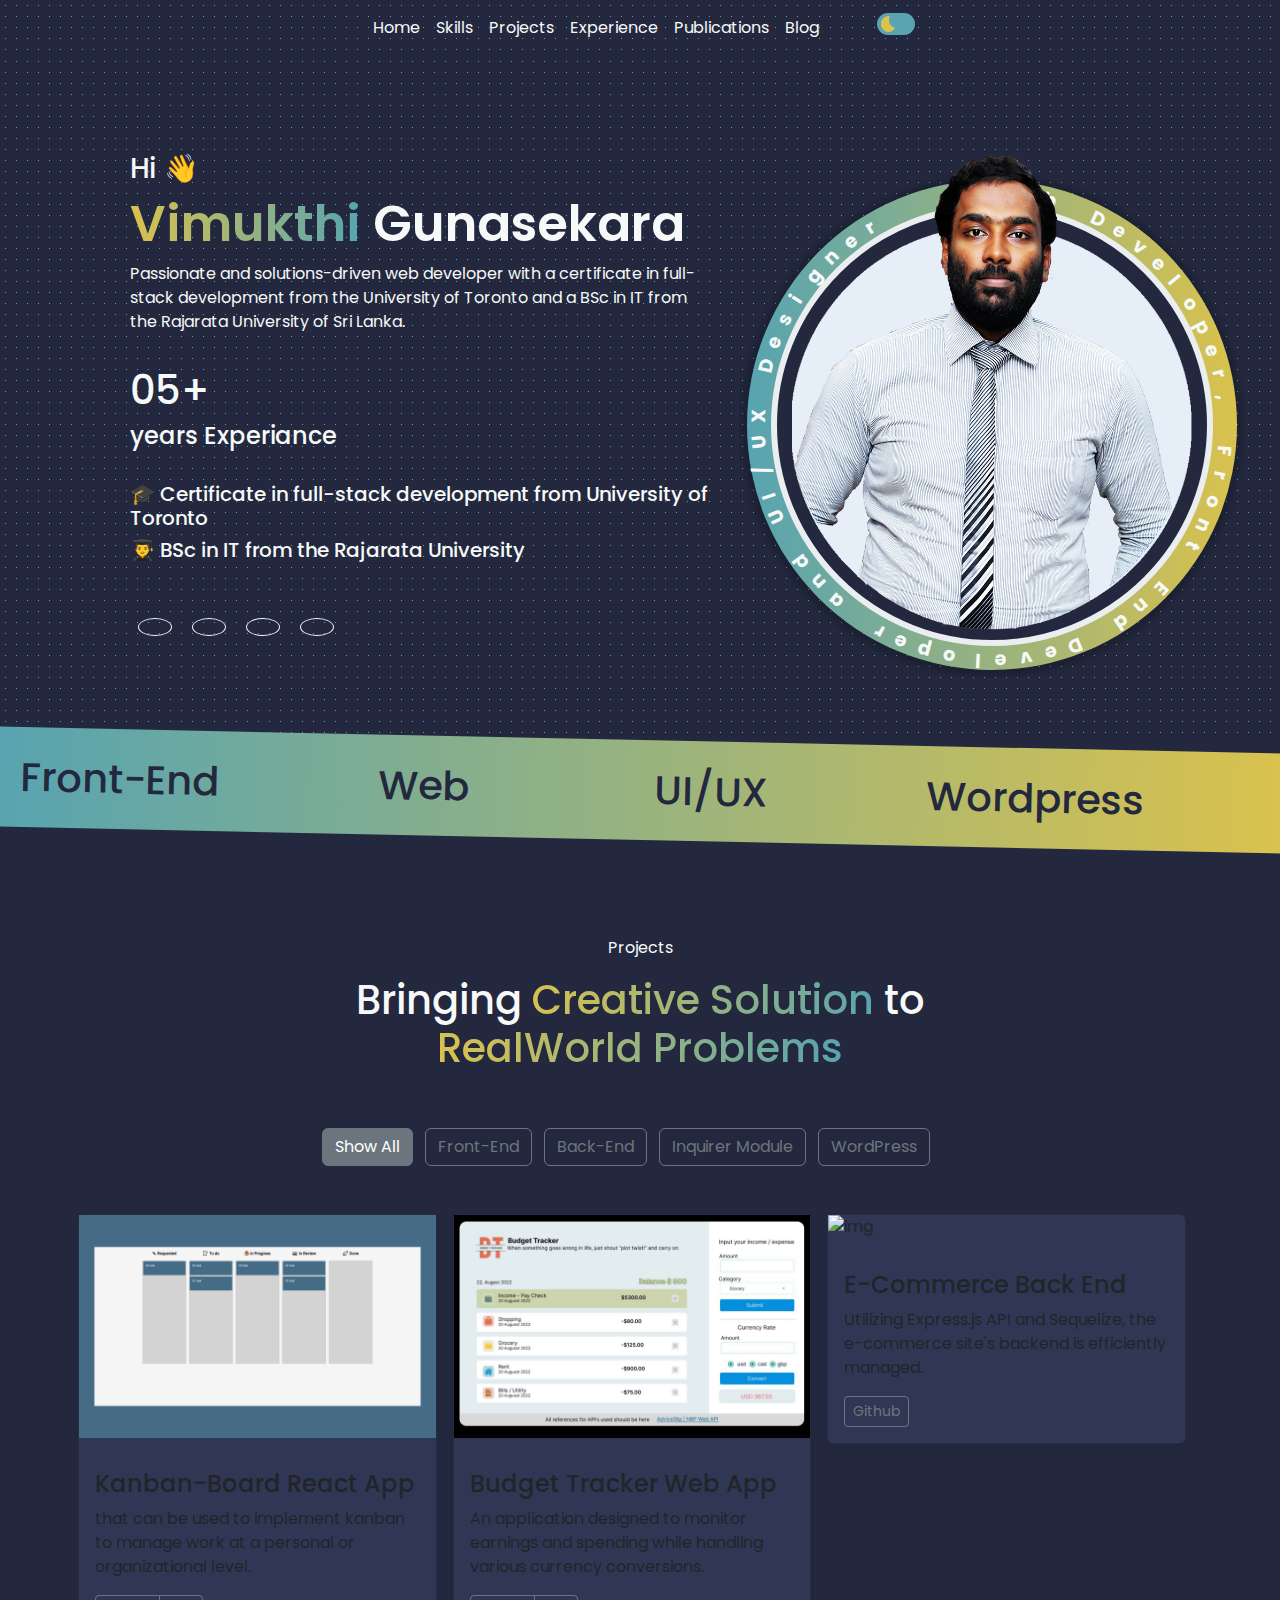
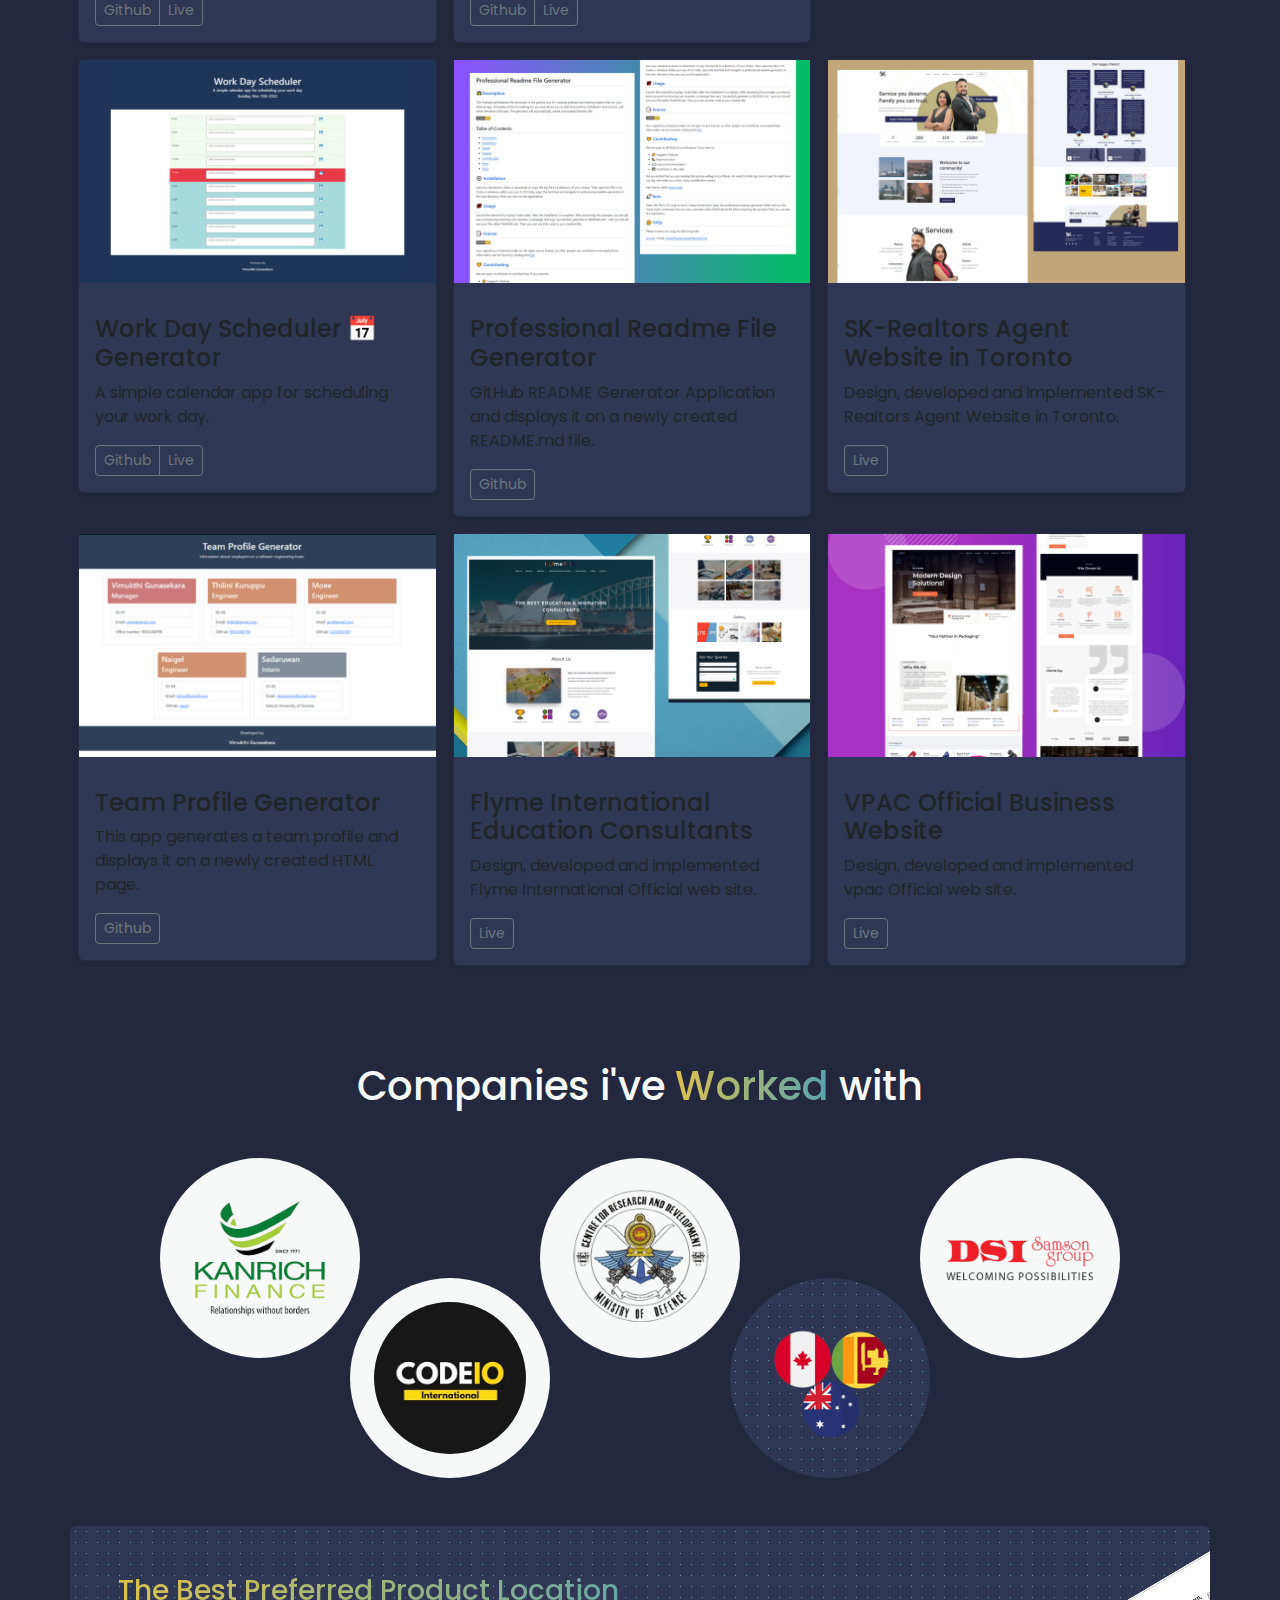
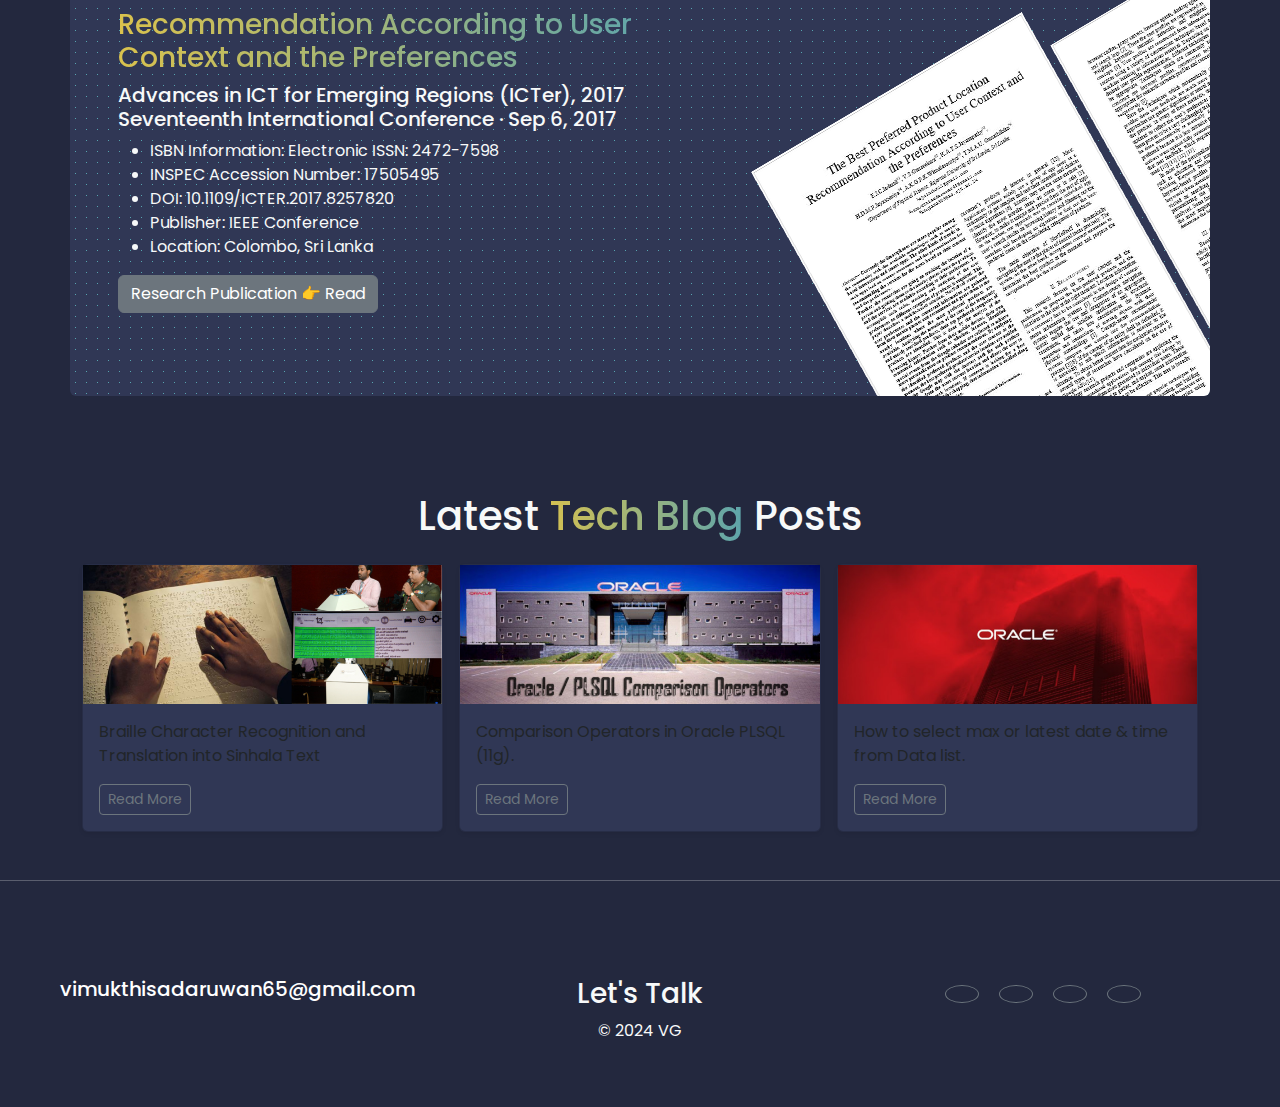
==== commit a855e338: "update footer" ====
--- a/index.html
+++ b/index.html
@@ -447,7 +447,7 @@
     <!-- Footer -->
     <div class="row text-center p-5 mt-5 scroll-animi">
         <div class="col-md-4">
-            <h5>vimukthisadaruwan65@gmail.com</h5>
+            <h5><a class="text-white text-decoration-none" href="https://mail.google.com/mail/?view=cm&fs=1&to=vimukthisadaruwan65@gmail.com">vimukthisadaruwan65@gmail.com</a></h5>
         </div>
         <div class="col-md-4">
             <h3>Let's Talk</h3>
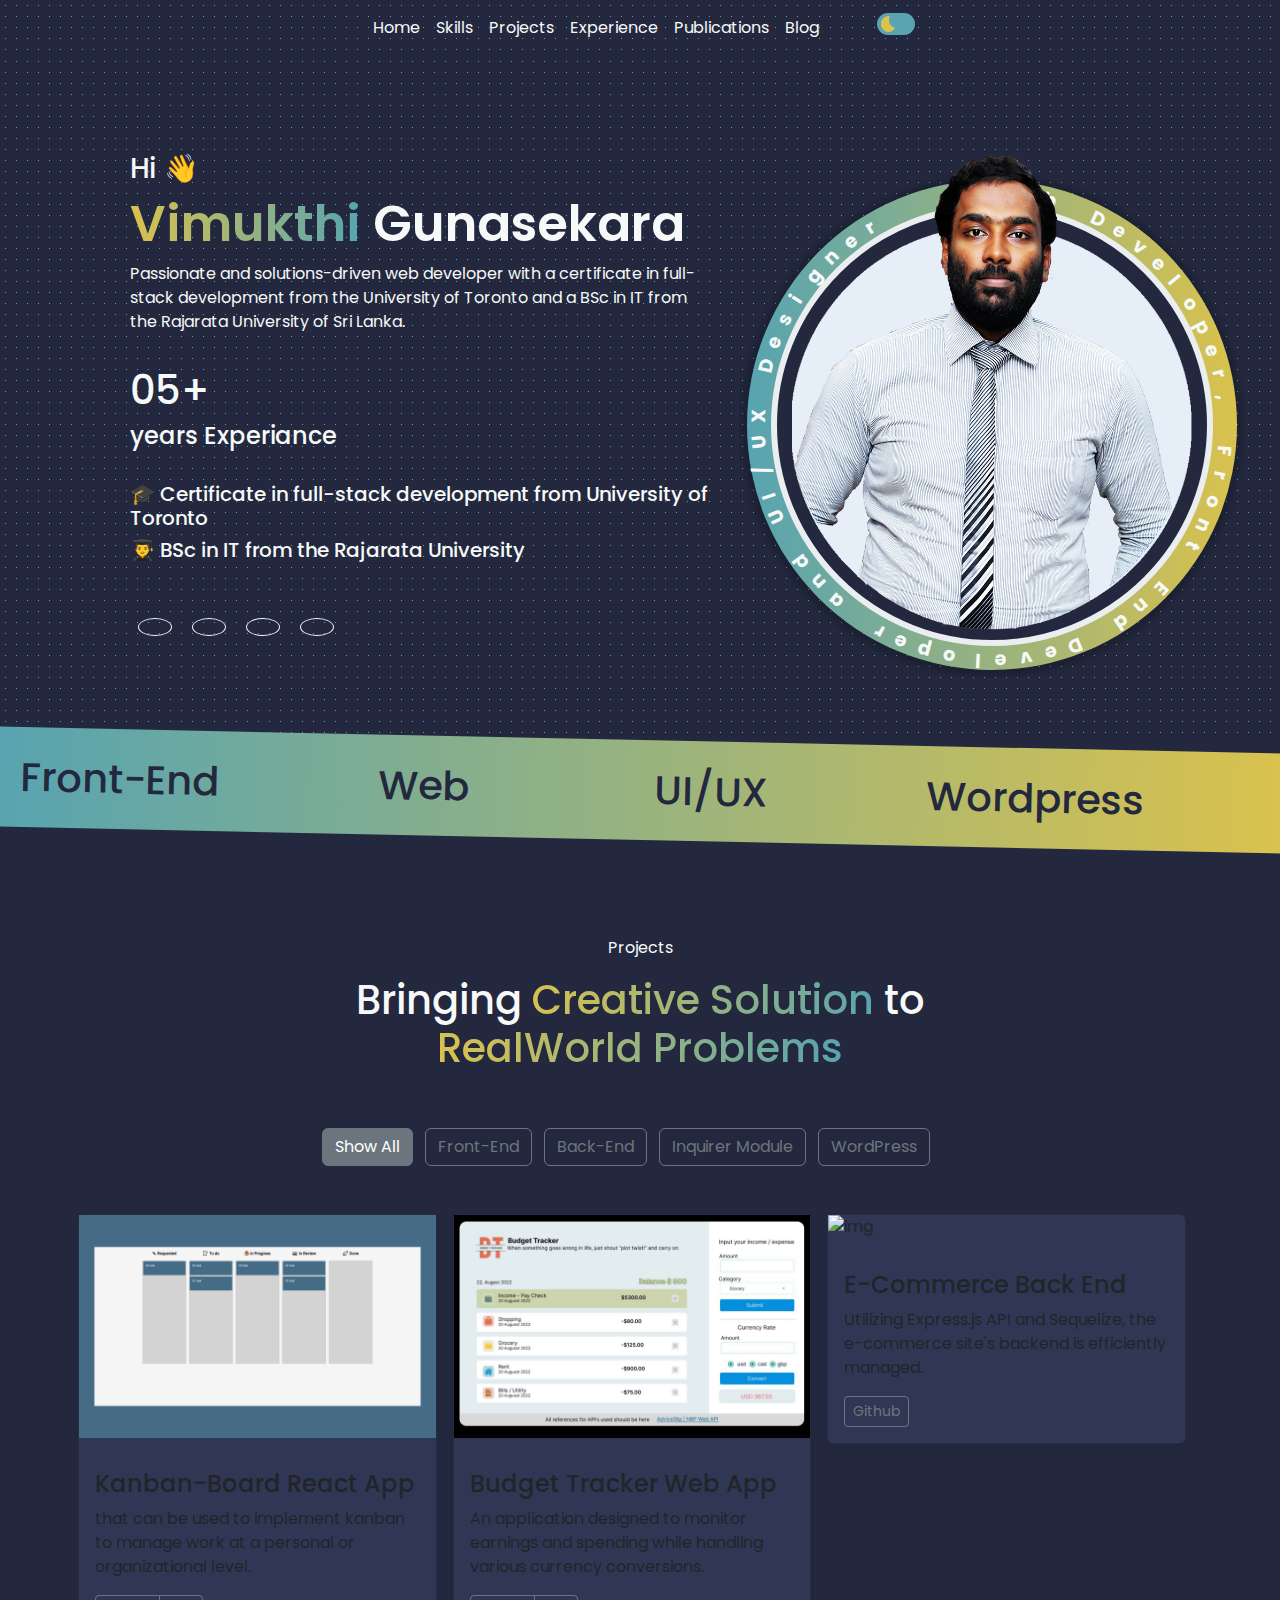
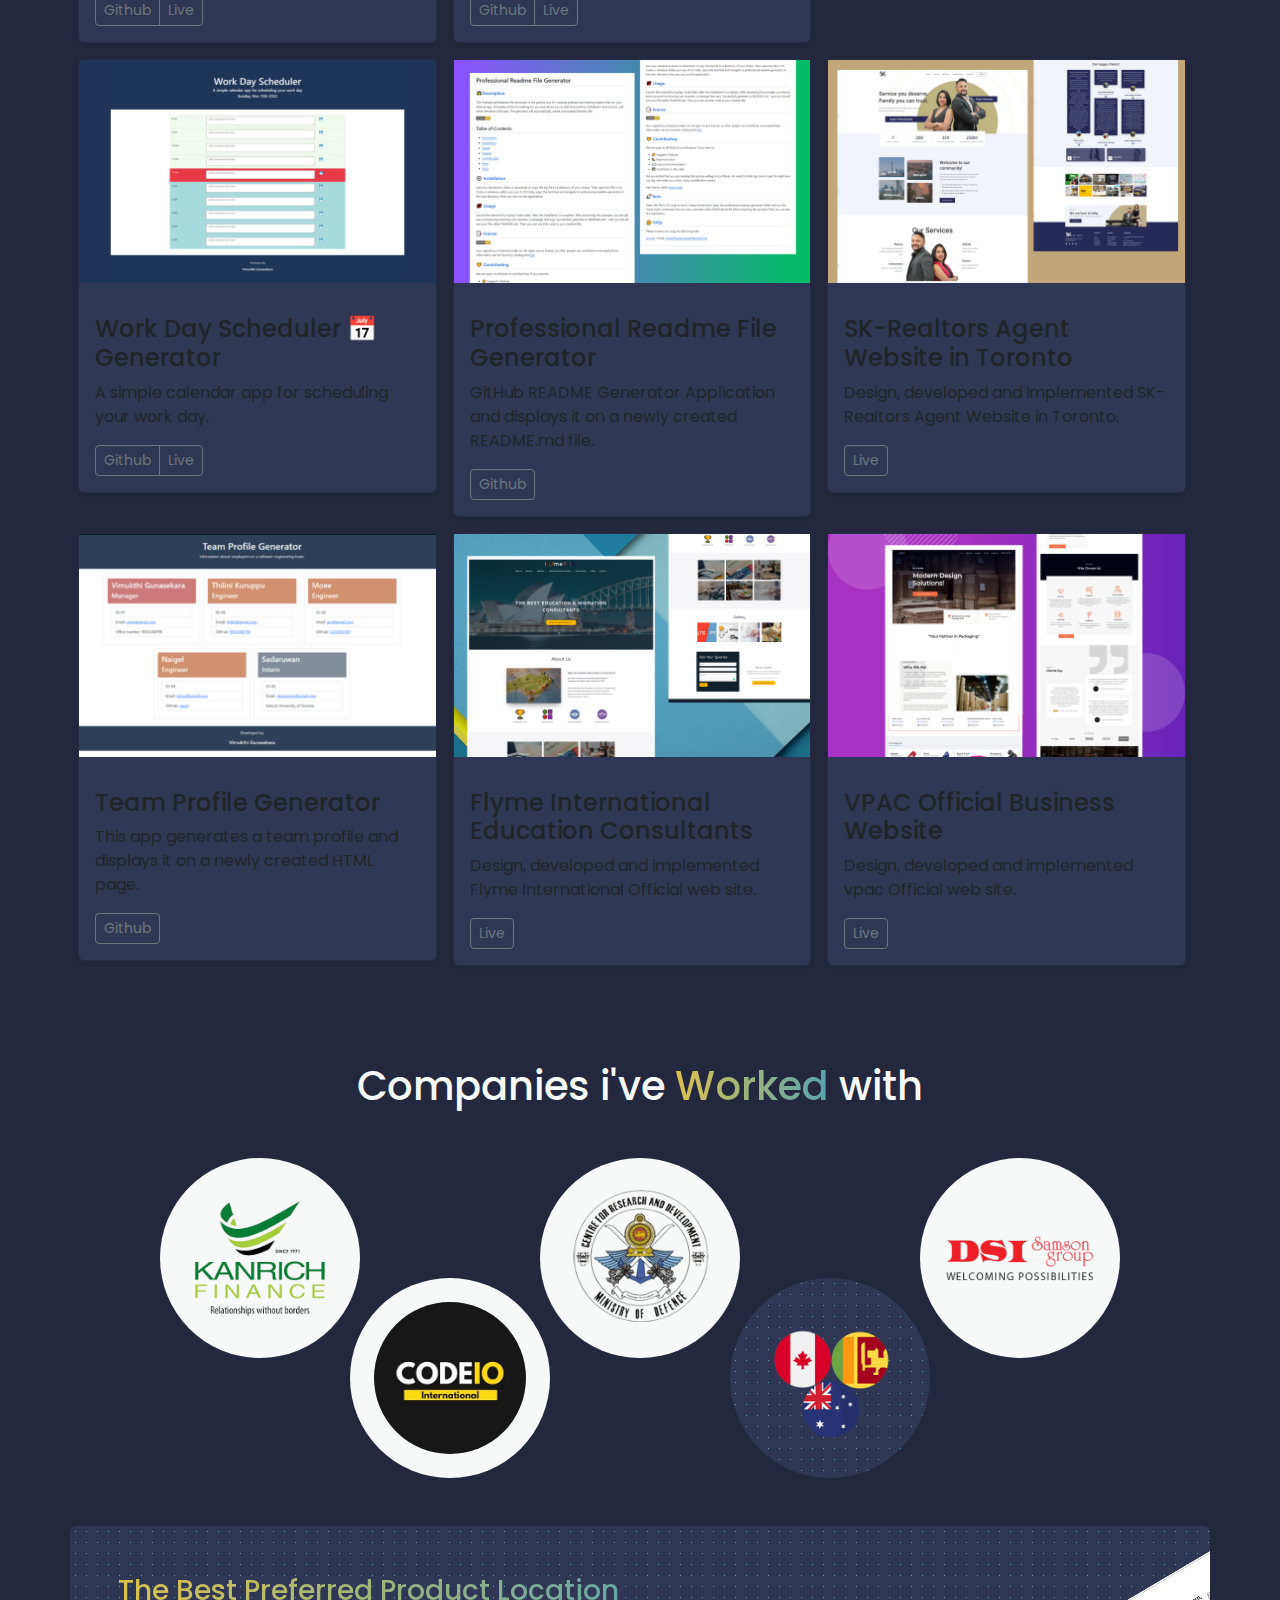
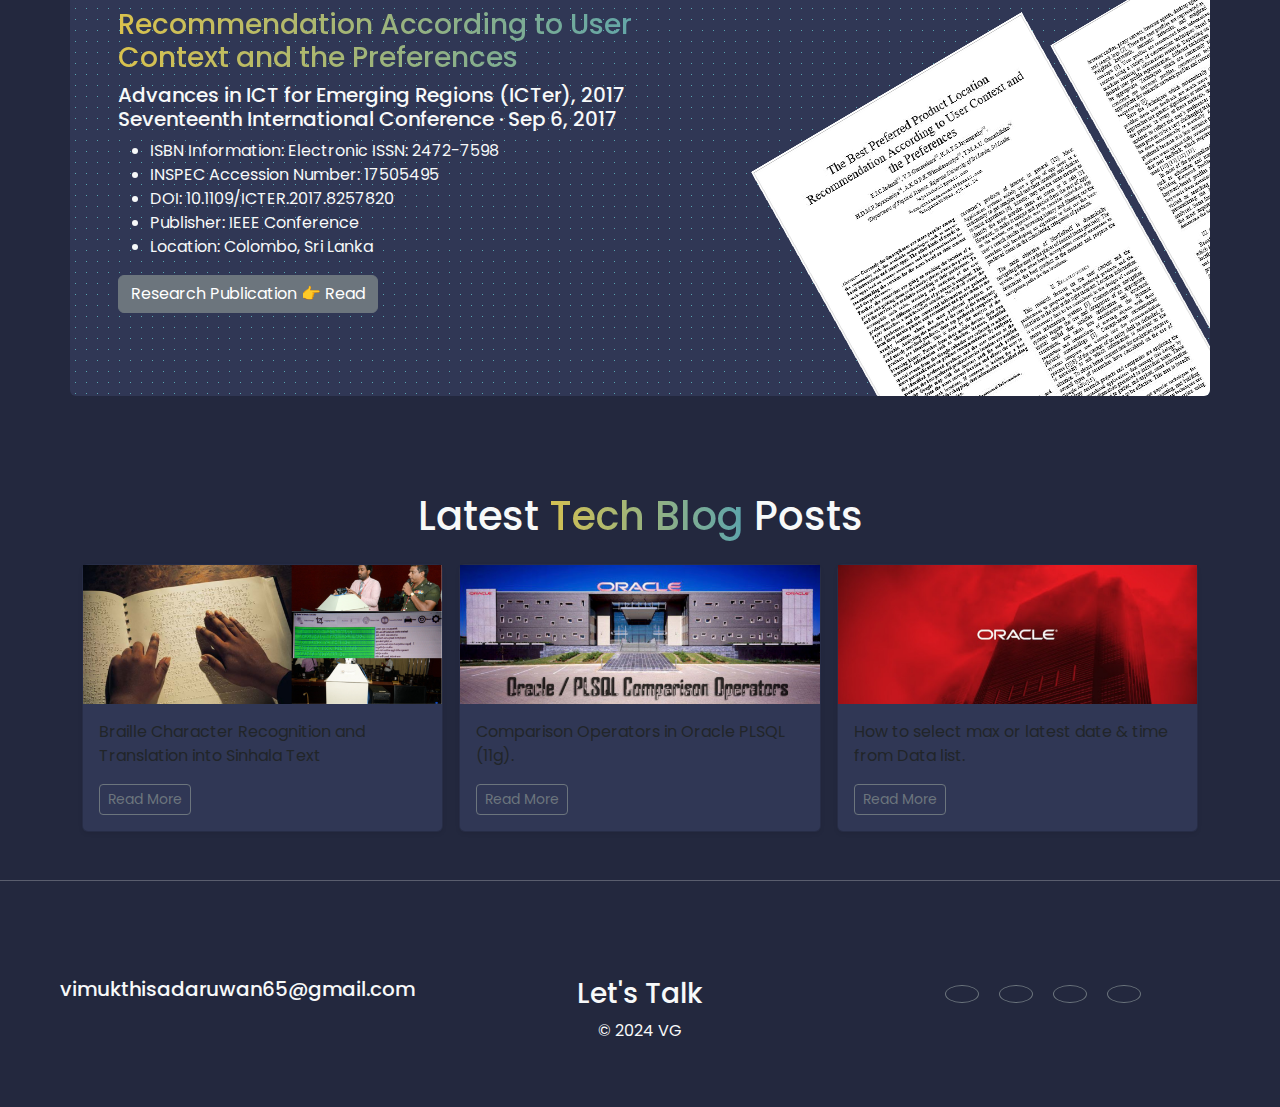
==== commit 12b6d8bb: "update footer" ====
--- a/index.html
+++ b/index.html
@@ -447,7 +447,7 @@
     <!-- Footer -->
     <div class="row text-center p-5 mt-5 scroll-animi">
         <div class="col-md-4">
-            <h5><a class="text-white text-decoration-none" href="https://mail.google.com/mail/?view=cm&fs=1&to=vimukthisadaruwan65@gmail.com">vimukthisadaruwan65@gmail.com</a></h5>
+            <h5><a class="text text-decoration-none" href="https://mail.google.com/mail/?view=cm&fs=1&to=vimukthisadaruwan65@gmail.com">vimukthisadaruwan65@gmail.com</a></h5>
         </div>
         <div class="col-md-4">
             <h3>Let's Talk</h3>
--- a/assets/css/styles.css
+++ b/assets/css/styles.css
@@ -13,6 +13,10 @@
     color: var(--white-color);
     font-family: 'Poppins', sans-serif;
     background-color: var(--primary-color);
+}
+
+.text{
+    color: var(--white-color);
 }
 
 .bg-pattern {
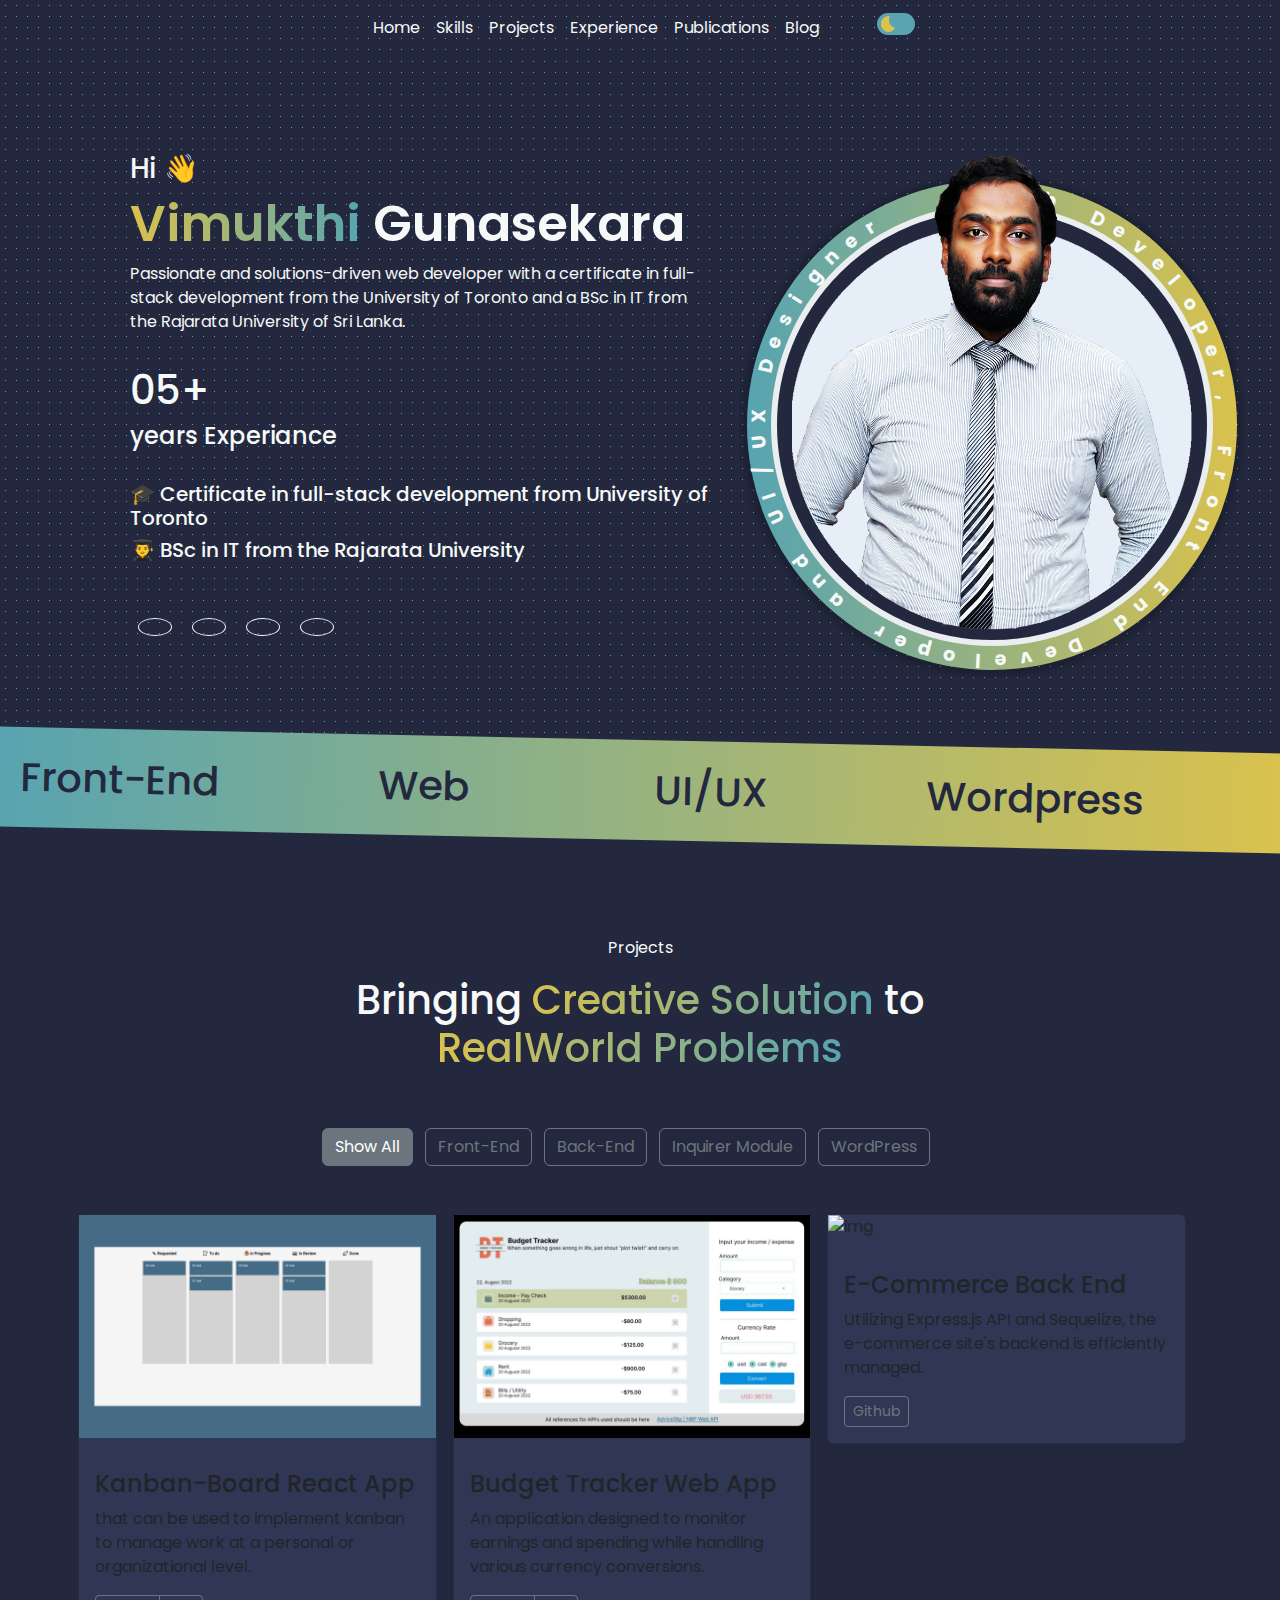
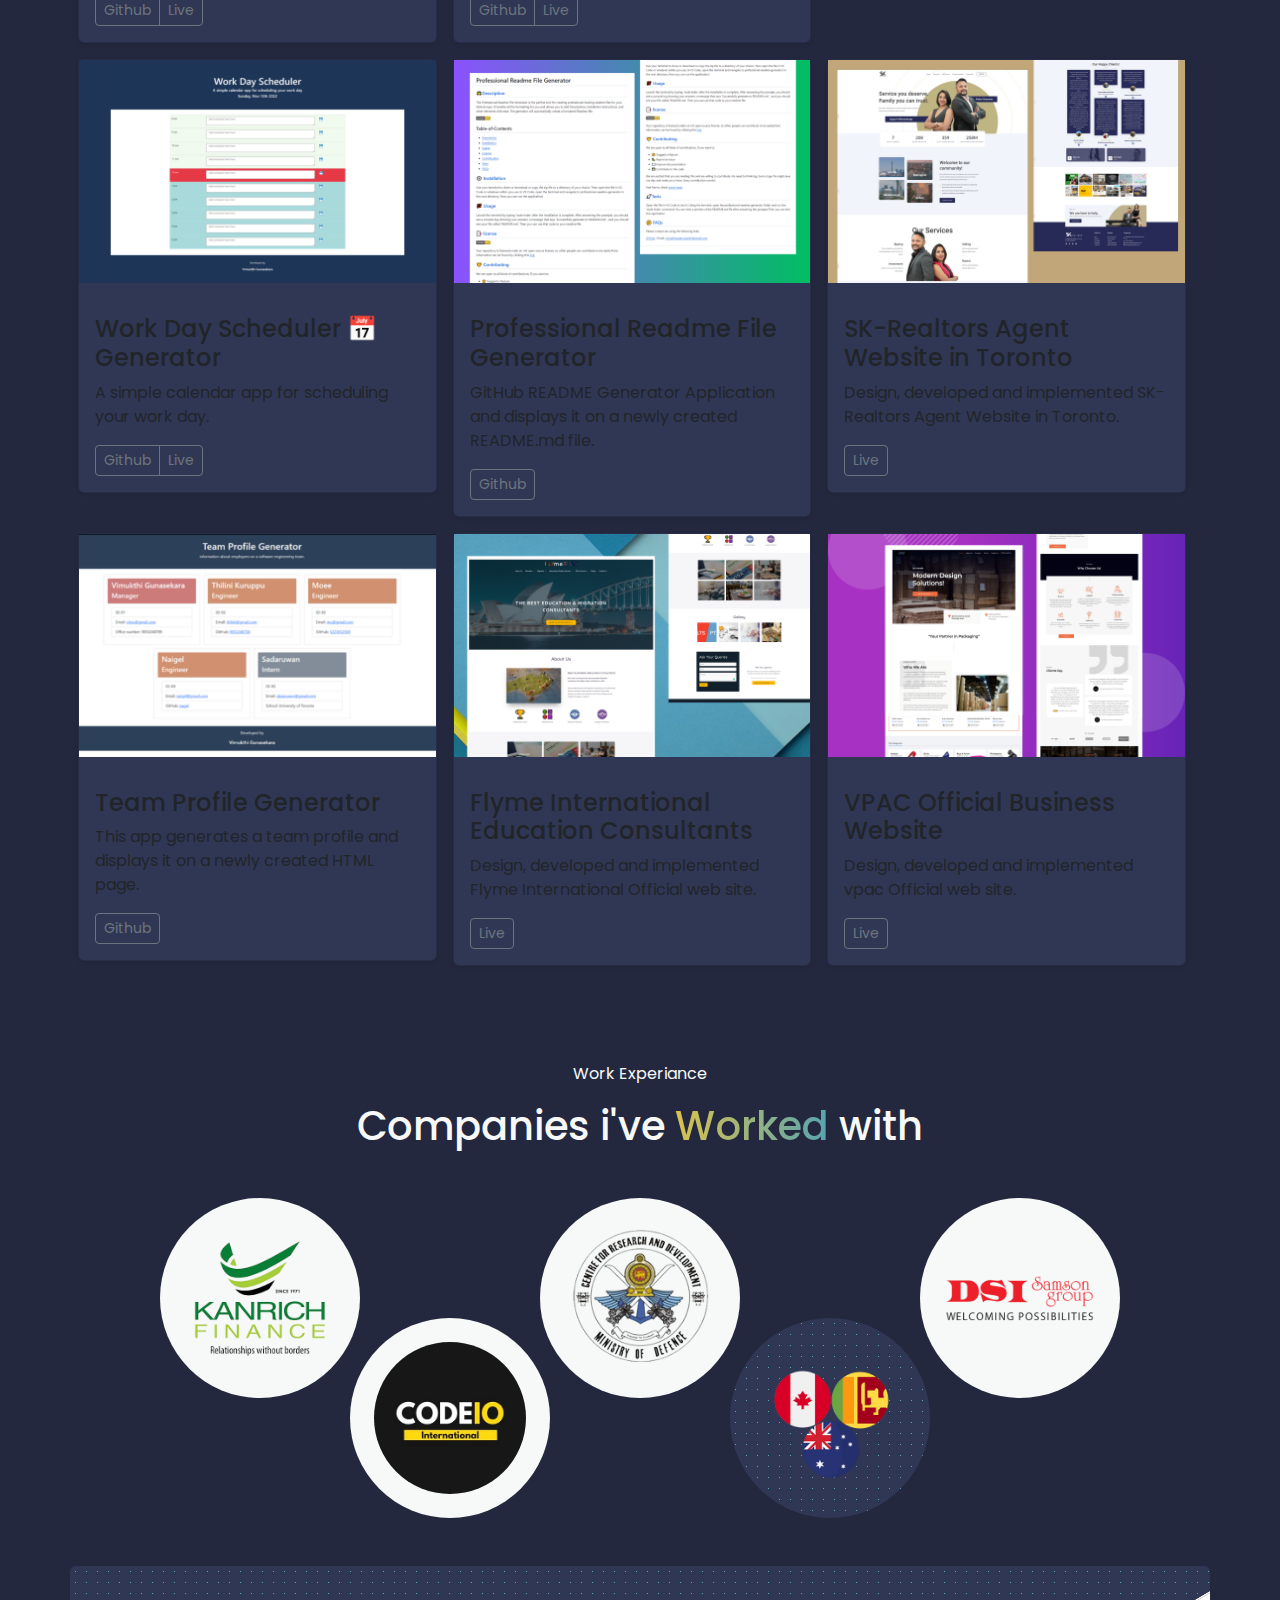
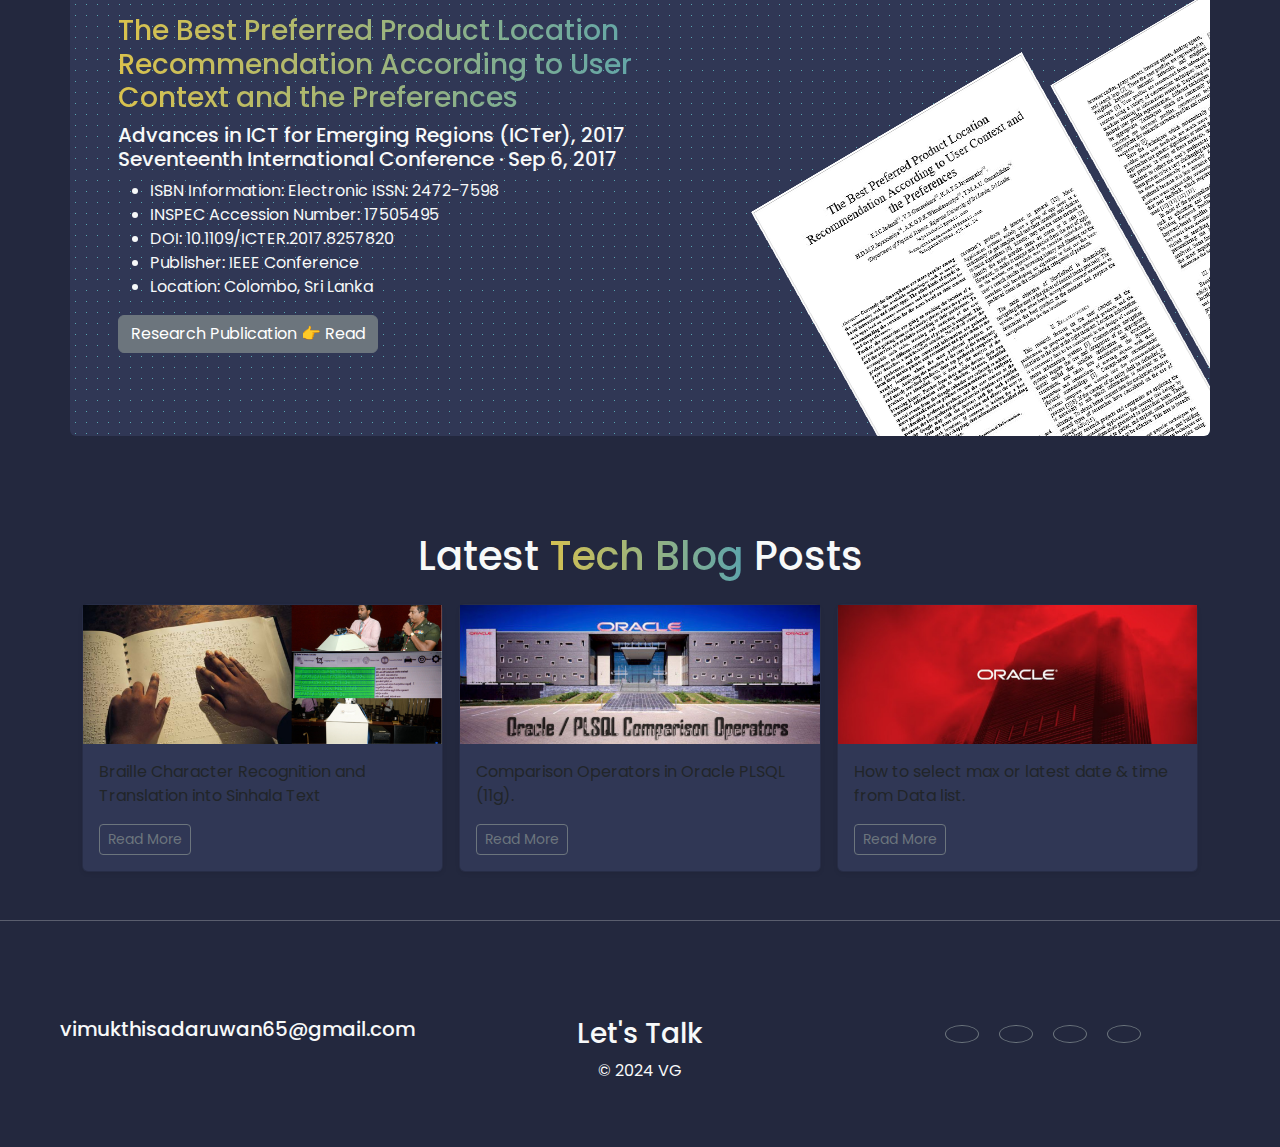
==== commit 27937018: "update compaines section" ====
--- a/index.html
+++ b/index.html
@@ -104,7 +104,7 @@
                         <a class="btn btn-lg btn-outline-secondary rounded-circle m-2 sm-icon"
                             href="https://www.uplabs.com/vimuguna" role="button"><i class="fab fa-dribbble"></i></a>
                     </div>
-                </div>                
+                </div>
             </div>
         </div>
     </div>
@@ -238,7 +238,7 @@
                                 </div>
                             </div>
                         </div>
-                    </div>                   
+                    </div>
 
                     <div class="col projects">
                         <div class="card shadow-sm card-bg">
@@ -319,22 +319,246 @@
 
     <!-- Companies -->
     <div class="container mt-5 mb-5 pt-5 text-center scroll-animi" id="experience">
+        <p class="text-center">Work Experiance</p>
         <h1>Companies i've <span class="name-grad-span">Worked</span> with</h1>
         <div class="row mt-5 d-flex justify-content-center align-items-center">
-            <div class="col-md-4">
+
+            <div class="col-md-4" data-toggle="modal" data-target="#kanrichModal">
                 <img src="./assets/images/kanrich.png" alt="img" class="we-logo rounded-circle p-4">
             </div>
 
-            <div class="col-md-4">
+            <div class="modal fade" id="kanrichModal" tabindex="-1" role="dialog" aria-labelledby="exampleModalLabel"
+                aria-hidden="true">
+                <div class="modal-dialog modal-xl" role="document">
+                    <div class="modal-content bg-pattern">
+                        <div class="row modal-header">
+                            <h5 class="col-sm-11 modal-title" id="exampleModalLabel">Kanrich Finance Limited</h5>
+                            <h1 class="name-grad-span">Software Engineer</h1>
+                            <p>May 2018 - Feb 2021</p>
+                        </div>
+                        <div class="modal-body text-start m-3 bg-pattern">
+                            <div>
+                                <h6><span>🗂️</span>Developed and implemented gift shop e-commerce web applications
+                                    using
+                                    HTML5, CSS3,
+                                    JavaScript, Bootstrap, React.js, and PL/SQL (Oracle/11g).</h6>
+
+                                <ul class="text-start custom-list">
+                                    <li><span>✅</span> Designed and developed the front-end for a comprehensive
+                                        integrated
+                                        system,
+                                        encompassing invoice management, shopping cart functions, content management,
+                                        account
+                                        management, and site administration.</li>
+                                    <li><span>✅</span> Nominated for the Best in Project Award in 2019 for exceptional
+                                        contributions to
+                                        system development and user experience enhancement.</li>
+                                    <li><span>✅</span> Utilized Figma in collaboration with the product UI/UX team to
+                                        streamline design
+                                        processes, resulting in a 25% reduction in iteration time and improved customer
+                                        satisfaction.</li>
+                                    <li><span>✅</span> Successfully managed time-sensitive updates, ensuring seamless
+                                        content changes and
+                                        database upgrades, meeting strict deadlines and maintaining system integrity.
+                                    </li>
+                                </ul>
+                            </div>
+
+                            <div>
+                                <h6><span>🗂️</span>Developed & implemented financial application using C# & database
+                                    administration and development using PL/SQL (Oracle/11g).</h6>
+
+                                <ul class="text-start custom-list">
+                                    <li><span>✅</span> Follow all best practices in agile methodologies such as daily
+                                        sync-ups, sprint planning, sprint grooming, and demo sessions.</li>
+                                    <li><span>✅</span> Redesigned some privacy and reporting functions, which helped
+                                        increase their efficiency by 25% per quarter .</li>
+                                    <li><span>✅</span> Orchestrated collaborative efforts with developers, technical
+                                        leads, and project managers from the Sri Lankan Central Bank, fostering
+                                        synergistic teamwork and alignment towards project objectives.</li>
+                                </ul>
+                            </div>
+                        </div>
+                        <div class="modal-footer">
+                            <button type="button" class="btn btn-secondary" data-dismiss="modal"
+                                aria-label="Close">Close</button>
+                        </div>
+                    </div>
+                </div>
+            </div>
+
+            <div class="col-md-4" data-toggle="modal" data-target="#crdModal">
                 <img src="./assets/images/crd.png" alt="img" class="we-logo rounded-circle p-4">
             </div>
 
-            <div class="col-md-4">
+            <div class="modal fade" id="crdModal" tabindex="-1" role="dialog" aria-labelledby="exampleModalLabel"
+                aria-hidden="true">
+                <div class="modal-dialog modal-xl" role="document">
+                    <div class="modal-content bg-pattern">
+                        <div class="row modal-header">
+                            <h5 class="modal-title" id="exampleModalLabel">Center for Research & Development,<span
+                                    class="text-warning"> Ministry of Defense – Sri Lanka</span> </h5>
+                            <h1 class="name-grad-span">Intern Software Engineer</h1>
+                            <p>Sep 2017 - Apr 2018</p>
+                        </div>
+                        <div class="modal-body text-start m-3 bg-pattern">
+                            <div>
+                                <h6><span>🗂️</span>Developed, implemented, tested, and published a Braille Character
+                                    Recognition and Translation desktop application using C++, C#, and OpenCV.</h6>
+
+                                <ul class="text-start custom-list">
+                                    <li><span>✅</span> Analyzed braille images and developed an algorithm for image
+                                        processing and braille recognition.</li>
+                                    <li><span>✅</span> Collaborated closely with high-ranking officers from the Sri
+                                        Lankan Army and Navy.</li>
+                                    <li><span>✅</span><a class="name-grad-span"
+                                            href="https://swinternational.blogspot.com/2018/02/braille-character-recognition-and.html">Project
+                                            Blog with more details</a></li>
+                                </ul>
+                                <div class="container-fluid">
+                                    <div class="row">
+                                        <div class="col-md-4">
+                                            <img src="./assets/images/crd1.jpg" alt="crd" class="img-fluid rounded">
+                                        </div>
+                                        <div class="col-md-4">
+                                            <img src="./assets/images/crd2.jpg" alt="crd" class="img-fluid rounded">
+                                        </div>
+                                        <div class="col-md-4">
+                                            <img src="./assets/images/crd3.jpg" alt="crd" class="img-fluid rounded">
+                                        </div>
+                                    </div>
+                                </div>
+                            </div>
+                        </div>
+                        <div class="modal-footer">
+                            <button type="button" class="btn btn-secondary" data-dismiss="modal"
+                                aria-label="Close">Close</button>
+                        </div>
+                    </div>
+                </div>
+            </div>
+
+            <div class="col-md-4" data-toggle="modal" data-target="#dsiModal">
                 <img src="./assets/images/dsi.png" alt="img" class="we-logo rounded-circle p-4">
             </div>
 
-            <div class="col-md-4 ng-margin">
+            <div class="modal fade" id="dsiModal" tabindex="-1" role="dialog" aria-labelledby="exampleModalLabel"
+                aria-hidden="true">
+                <div class="modal-dialog modal-xl" role="document">
+                    <div class="modal-content bg-pattern">
+                        <div class="row modal-header">
+                            <h5 class="modal-title" id="exampleModalLabel">CodeIO International</h5>
+                            <h1 class="name-grad-span">Samson PVC Desktop application</h1>
+                            <p>for 28 distribution centers</p>
+                        </div>
+                        <div class="modal-body text-start m-3 bg-pattern">
+                            <div>
+                                <p>We have launched a desktop application for 28 distribution centers of Samson PVC (DSI
+                                    Group) across the country. They have always sought to facilitate all their business
+                                    activities through the Samson PVC distribution network. Therefore, according to
+                                    their needs, we developed this application.</p>
+                                <h6>⭐ ⭐ ⭐ Samson PVC Distributor Software Features⭐ ⭐ ⭐</h6>
+                                <ul class="text-start custom-list">
+                                    <li><span>✅</span> Invoice</li>
+                                    <li><span>✅</span> Shop Management</li>
+                                    <li><span>✅</span> Stock Management</li>
+                                    <li><span>✅</span> GRN (Good Received Note)</li>
+                                    <li><span>✅</span> Customer Management</li>
+                                    <li><span>✅</span> Payment Management</li>
+                                    <li><span>✅</span> User | Branch Management</li>
+                                    <li><span>✅</span> Return Item Management</li>
+                                    <li><span>✅</span> Reporting</li>
+                                </ul>
+                                <div class="container-fluid">
+                                    <div class="row">
+                                        <div class="col-md-6">
+                                            <img src="./assets/images/spvc01.png" alt="crd" class="img-fluid rounded">
+                                        </div>
+                                        <div class="col-md-6">
+                                            <img src="./assets/images/spvc02.png" alt="crd" class="img-fluid rounded">
+                                        </div>
+                                    </div>
+                                </div>
+                            </div>
+                        </div>
+                        <div class="modal-footer">
+                            <button type="button" class="btn btn-secondary" data-dismiss="modal"
+                                aria-label="Close">Close</button>
+                        </div>
+                    </div>
+                </div>
+            </div>
+
+            <div class="col-md-4 ng-margin" data-toggle="modal" data-target="#codeioModal">
                 <img src="./assets/images/codeio.jpg" alt="img" class="we-logo rounded-circle p-4">
+            </div>
+
+            <div class="modal fade" id="codeioModal" tabindex="-1" role="dialog" aria-labelledby="exampleModalLabel"
+                aria-hidden="true">
+                <div class="modal-dialog modal-xl" role="document">
+                    <div class="modal-content bg-pattern">
+                        <div class="row modal-header">
+                            <h5 class="modal-title" id="exampleModalLabel">CodeIO International</h5>
+                            <h1 class="name-grad-span">Senior Web Developer | Co-Founder</h1>
+                            <p>Dec 2017 - Present</p>
+                        </div>
+                        <div class="modal-body text-start m-3 bg-pattern">
+                            <div>
+                                <ul class="text-start custom-list">
+                                    <li><span>✅</span> Designed and developed 13+ client websites with WordPress,
+                                        optimizing user experience and implementing e-commerce functionality to drive
+                                        online sales and increase revenue by up to 40%.</li>
+                                    <li><span>✅</span> Led seamless integration of payment gateways, shipping methods,
+                                        and e-commerce features, boosting conversion rates by 30% and reducing cart
+                                        abandonment by 20%.</li>
+                                    <li><span>✅</span> Established vibrant discussion forums and support communities by
+                                        leveraging plugins such as bbPress/BuddyPress, fostering user engagement and
+                                        loyalty.</li>
+                                    <li><span>✅</span> Orchestrated end-to-end management of client websites,
+                                        implementing updates, maintenance, and SEO strategies, resulting in a 40%
+                                        improvement in site performance and a 25% boost in search engine rankings.
+                                    </li>
+                                    <li><span>✅</span> Utilized User Research, wireframing and prototyping tools such as
+                                        Sketch, Adobe XD, or Figma to effectively communicate design concepts, ensuring
+                                        alignment with client expectations and project success.</li>
+                                </ul>
+                                <div class="container-fluid">
+                                    <div class="row">
+                                        <div class="col-md-4">
+                                            <img src="./assets/images/sk-realtors-2.png" alt="crd"
+                                                class="img-fluid rounded">
+                                        </div>
+                                        <div class="col-md-4">
+                                            <img src="./assets/images/flymeinternational.png" alt="crd"
+                                                class="img-fluid rounded">
+                                        </div>
+                                        <div class="col-md-4">
+                                            <img src="./assets/images/vpac.png" alt="crd" class="img-fluid rounded">
+                                        </div>
+                                    </div>
+                                    <div class="row mt-2">
+                                        <div class="col-md-4">
+                                            <img src="./assets/images/hikkaduwas.png" alt="crd"
+                                                class="img-fluid rounded">
+                                        </div>
+                                        <div class="col-md-4">
+                                            <img src="./assets/images/delvandtact.png" alt="crd"
+                                                class="img-fluid rounded">
+                                        </div>
+                                        <div class="col-md-4">
+                                            <img src="./assets/images/cinkaengi.png" alt="crd"
+                                                class="img-fluid rounded">
+                                        </div>
+                                    </div>
+                                </div>
+                            </div>
+                        </div>
+                        <div class="modal-footer">
+                            <button type="button" class="btn btn-secondary" data-dismiss="modal"
+                                aria-label="Close">Close</button>
+                        </div>
+                    </div>
+                </div>
             </div>
 
             <div class="col-md-4 ng-margin">
@@ -347,7 +571,8 @@
     </div>
 
     <!-- Publication -->
-    <div class="container mt-5 mb-5 position-relative overflow-hidden rounded publ-cont bg-pattern scroll-animi" id="publications">
+    <div class="container mt-5 mb-5 position-relative overflow-hidden rounded publ-cont bg-pattern scroll-animi"
+        id="publications">
         <div class="row">
             <div class="col-md-7 p-5">
                 <h3 class="name-grad-span">The Best Preferred Product Location Recommendation According to User
@@ -447,7 +672,9 @@
     <!-- Footer -->
     <div class="row text-center p-5 mt-5 scroll-animi">
         <div class="col-md-4">
-            <h5><a class="text text-decoration-none" href="https://mail.google.com/mail/?view=cm&fs=1&to=vimukthisadaruwan65@gmail.com">vimukthisadaruwan65@gmail.com</a></h5>
+            <h5><a class="text text-decoration-none"
+                    href="https://mail.google.com/mail/?view=cm&fs=1&to=vimukthisadaruwan65@gmail.com">vimukthisadaruwan65@gmail.com</a>
+            </h5>
         </div>
         <div class="col-md-4">
             <h3>Let's Talk</h3>
@@ -471,5 +698,10 @@
     <script src="https://cdn.jsdelivr.net/npm/bootstrap@5.1.3/dist/js/bootstrap.bundle.min.js"></script>
     <!-- JS-->
     <script src="js/scripts.js"></script>
+    <script src="https://code.jquery.com/jquery-3.5.1.slim.min.js"></script>
+    <script src="https://cdn.jsdelivr.net/npm/@popperjs/core@2.5.4/dist/umd/popper.min.js"></script>
+    <script src="https://stackpath.bootstrapcdn.com/bootstrap/4.5.2/js/bootstrap.min.js"></script>
+
 </body>
+
 </html>--- a/assets/css/styles.css
+++ b/assets/css/styles.css
@@ -161,13 +161,19 @@
     width: 200px;
     height: 200px;
     background-color: var(--white-color);
+    cursor: pointer;
 }
 
 .we-logo1 {
     width: 200px;
     height: 200px;
     background-color: var(--background-color);
-}
+    cursor: pointer;
+}
+
+.custom-list {
+    list-style-type: none; 
+  }
 
 #rotatingImage {
     animation: rotateAnimation 60s linear infinite;
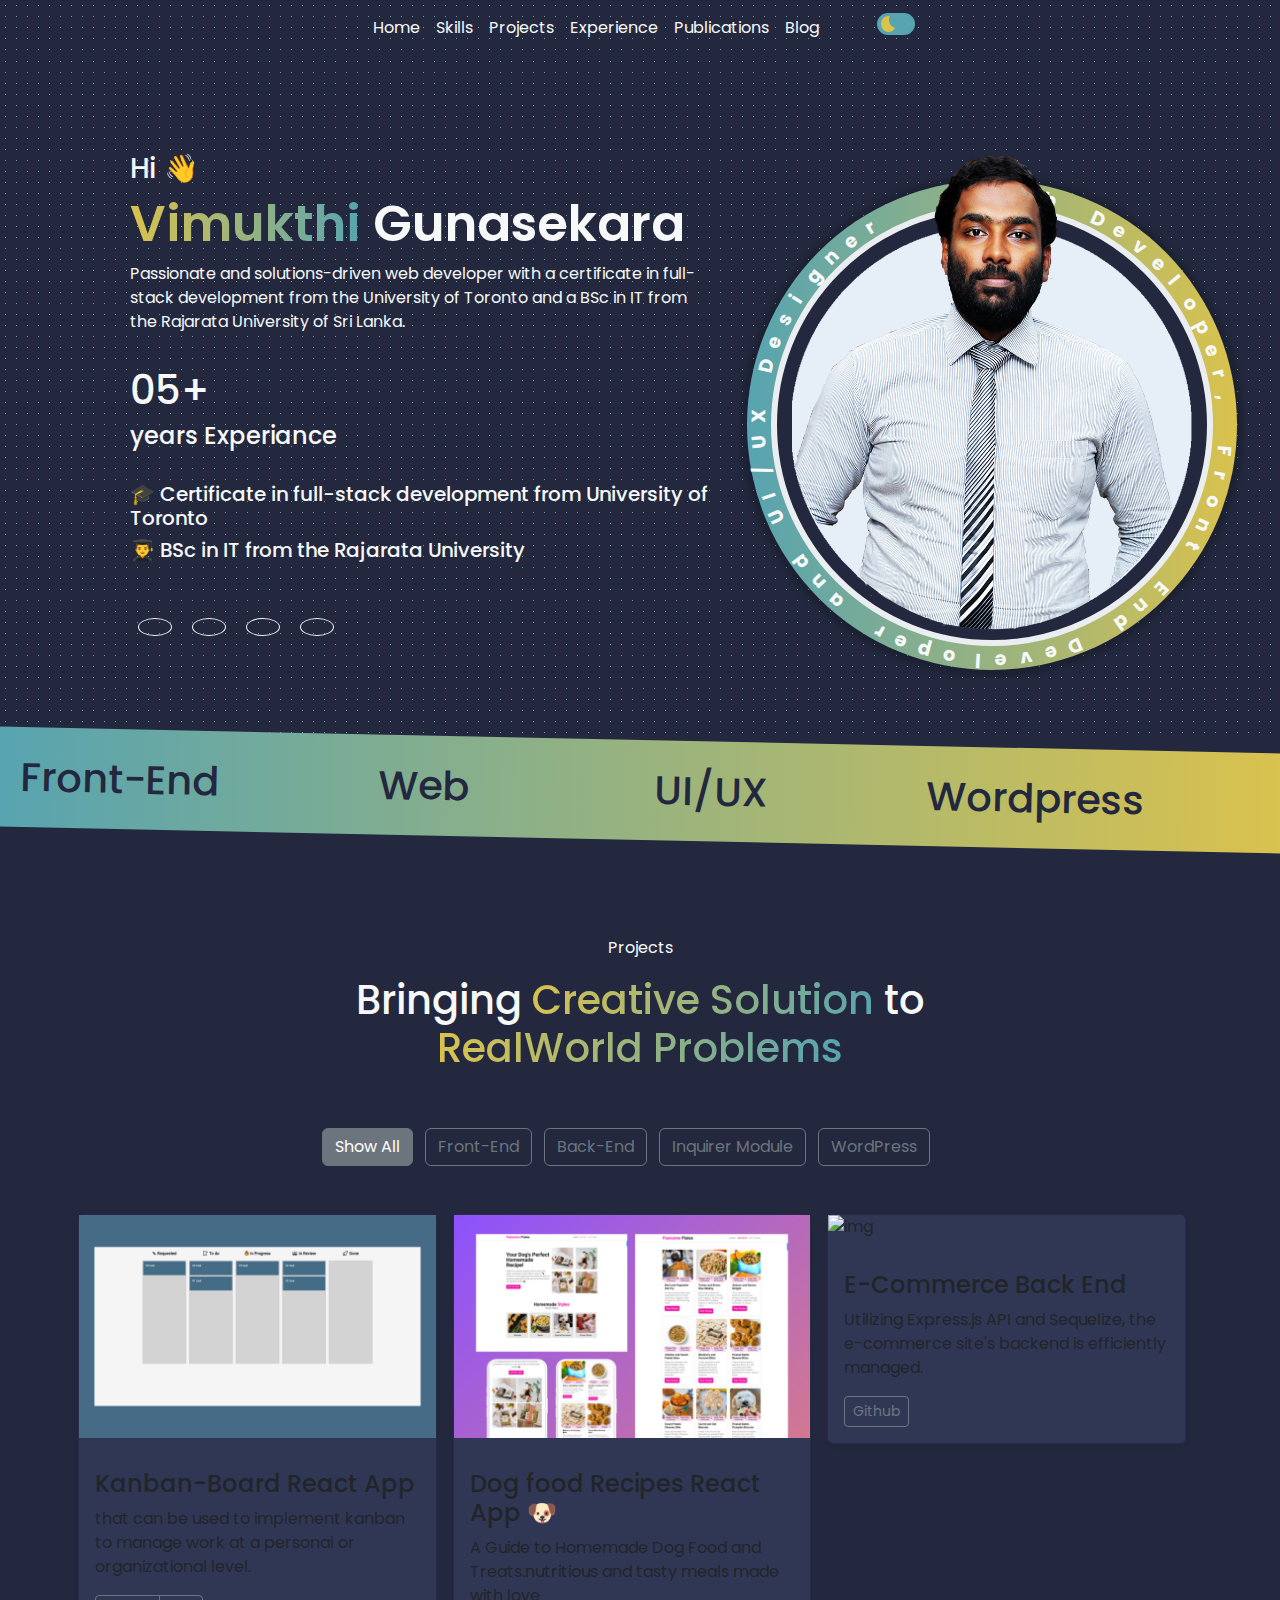
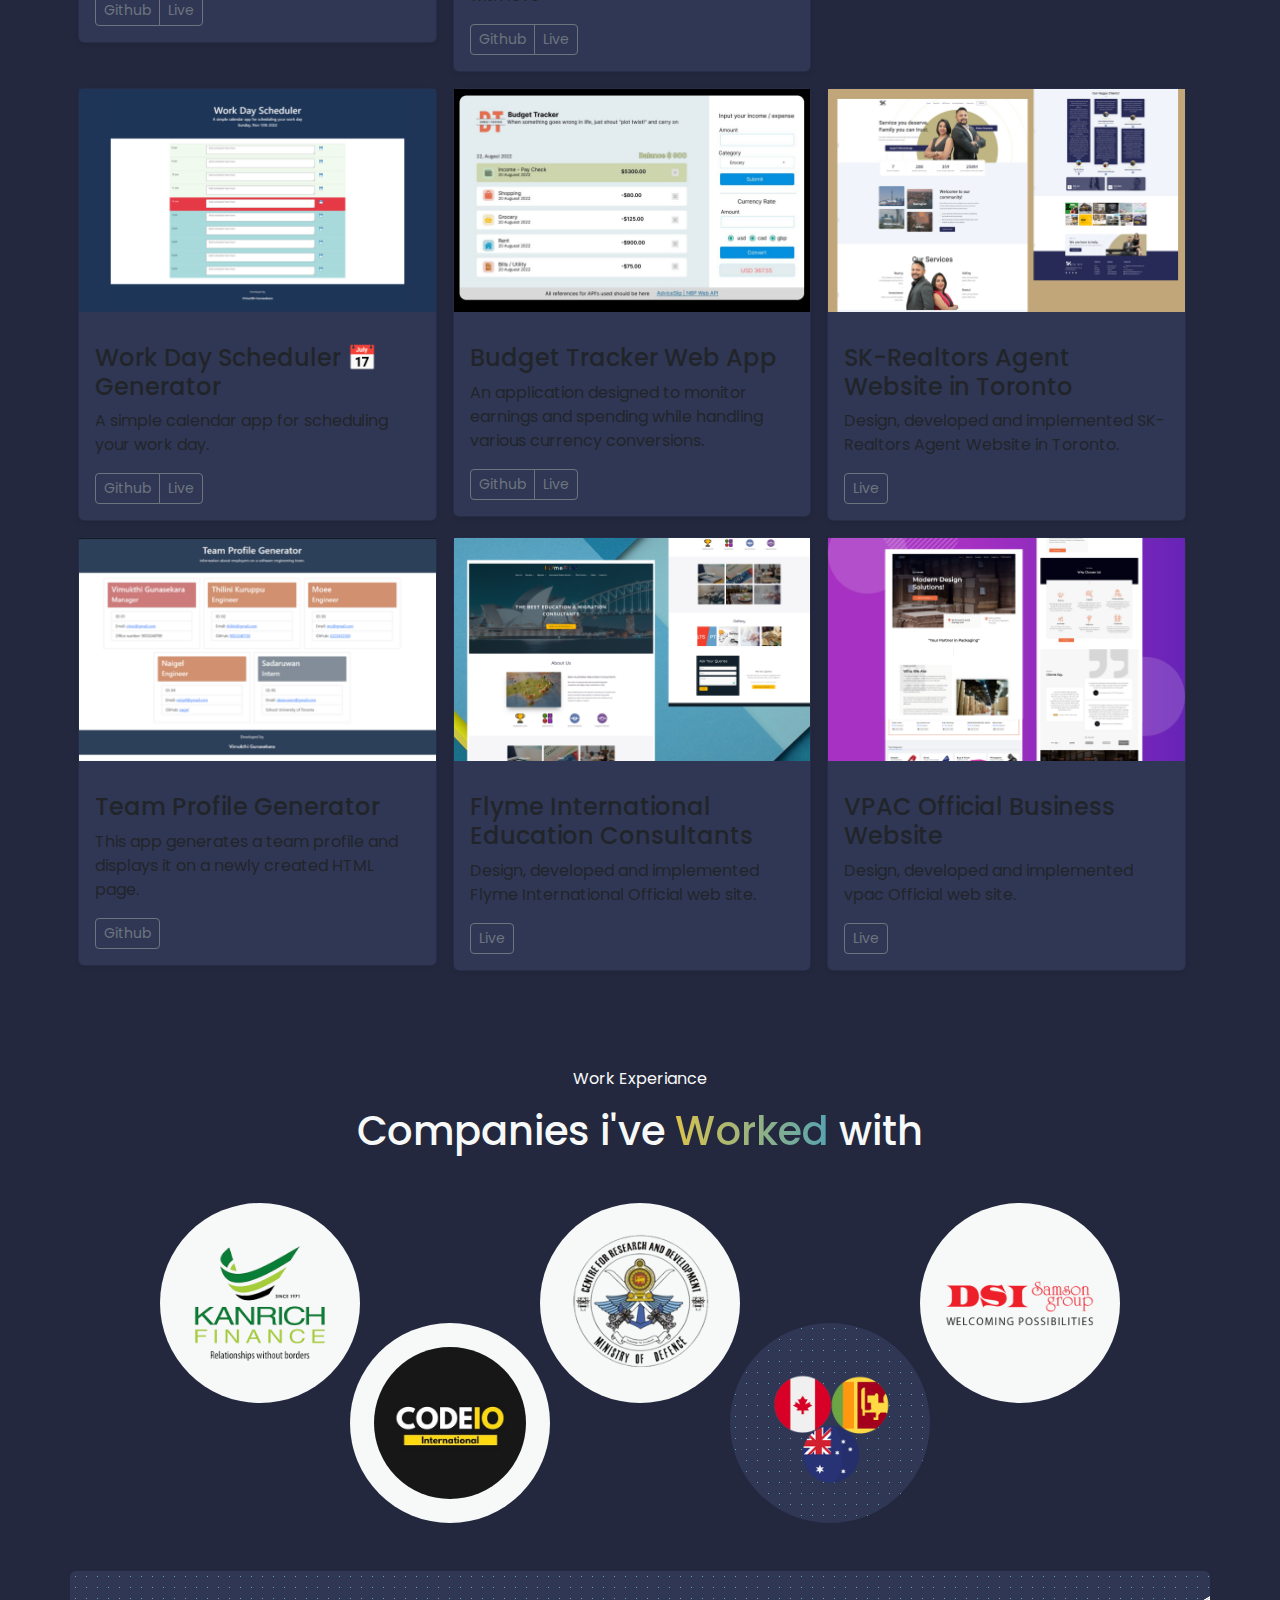
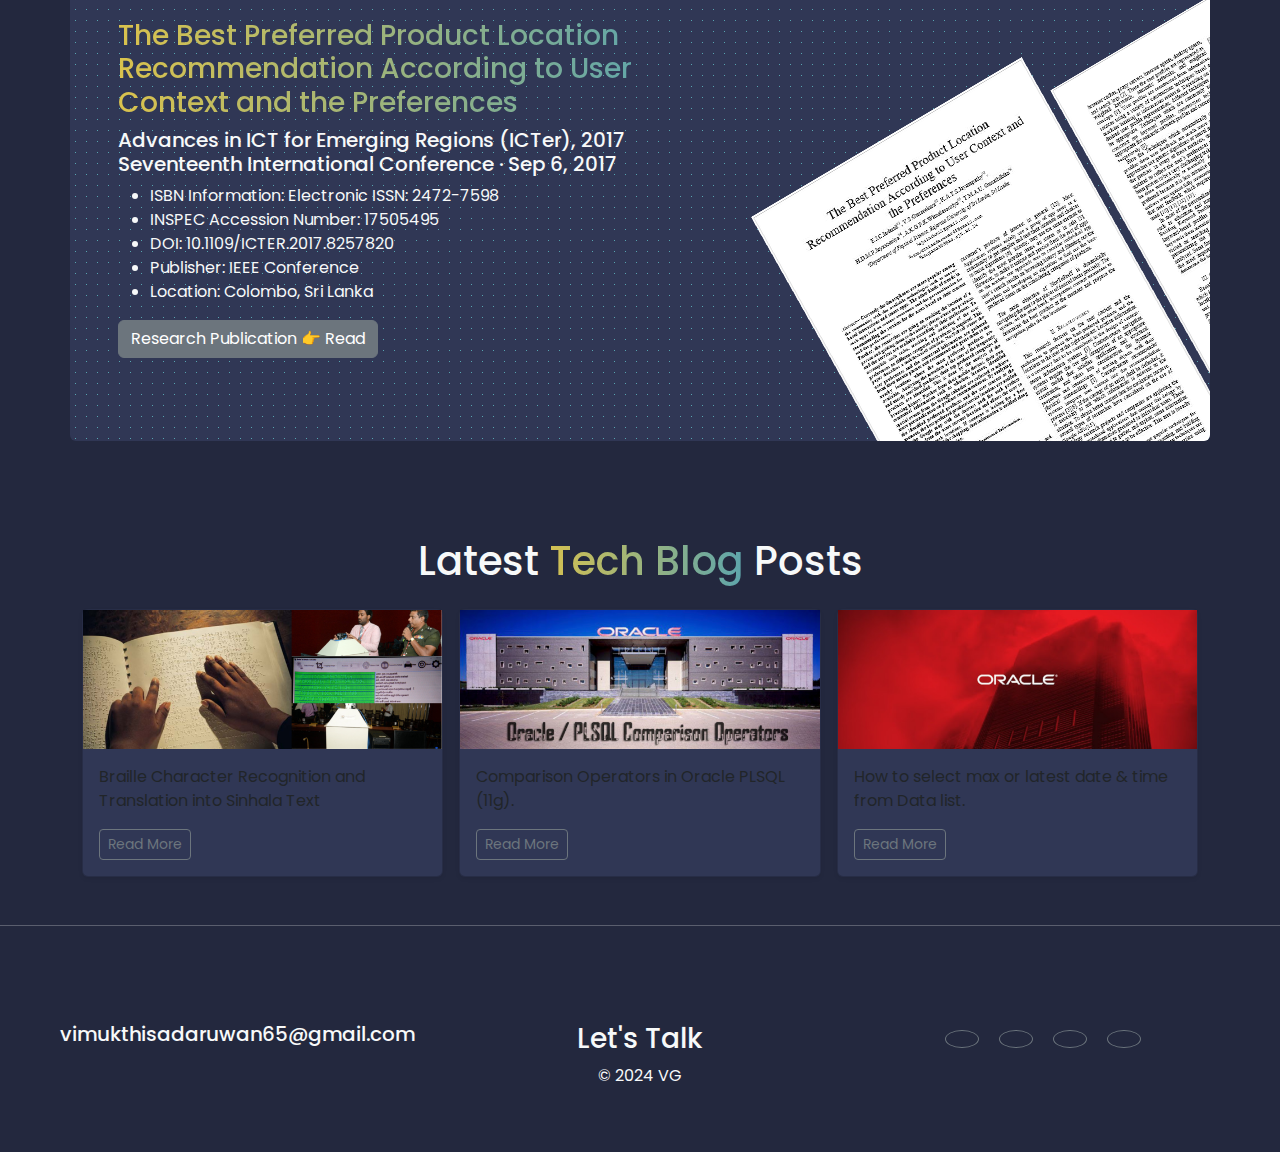
==== commit c0ed4f91: "add project" ====
--- a/index.html
+++ b/index.html
@@ -165,6 +165,63 @@
 
                     <div class="col projects">
                         <div class="card shadow-sm card-bg">
+                            <img src="./assets/images/dogfoods.png" alt="img">
+                            <div class="card-body">
+                                <p class="card-tag ">Front-End</p>
+                                <h4 class="card-title">Dog food Recipes React App 🐶</h4>
+                                <p class="card-text">A Guide to Homemade Dog Food and Treats.nutritious and tasty meals made with love</p>
+                                <div class="d-flex justify-content-between align-items-center">
+                                    <div class="btn-group">
+                                        <a class="btn btn-sm btn-outline-secondary"
+                                            href="https://github.com/VimukthiGunasekara/pawsome-plates">Github</a>
+                                        <a class="btn btn-sm btn-outline-secondary"
+                                            href="https://vimukthigunasekara.github.io/pawsome-plates">Live</a>
+                                    </div>
+                                </div>
+                            </div>
+                        </div>
+                    </div>
+
+                    <div class="col projects">
+                        <div class="card shadow-sm card-bg">
+                            <img src="./assets/images/get.gif" alt="img">
+                            <div class="card-body">
+                                <p class="card-tag ">Back-End</p>
+                                <h4 class="card-title">E-Commerce Back End</h4>
+                                <p class="card-text">Utilizing Express.js API and Sequelize, the e-commerce site's
+                                    backend is efficiently managed.</p>
+                                <div class="d-flex justify-content-between align-items-center">
+                                    <div class="btn-group">
+                                        <a class="btn btn-sm btn-outline-secondary"
+                                            href="https://github.com/VimukthiGunasekara/e-commerce-back-end">Github</a>
+                                    </div>
+                                </div>
+                            </div>
+                        </div>
+                    </div>
+
+
+                    <div class="col projects">
+                        <div class="card shadow-sm card-bg">
+                            <img src="./assets/images/work-day-scheduler.png" alt="img">
+                            <div class="card-body">
+                                <p class="card-tag ">Front-End</p>
+                                <h4 class="card-title">Work Day Scheduler 📅 Generator</h4>
+                                <p class="card-text">A simple calendar app for scheduling your work day.</p>
+                                <div class="d-flex justify-content-between align-items-center">
+                                    <div class="btn-group">
+                                        <a class="btn btn-sm btn-outline-secondary"
+                                            href="https://github.com/VimukthiGunasekara/work-day-scheduler">Github</a>
+                                        <a class="btn btn-sm btn-outline-secondary"
+                                            href="https://vimukthigunasekara.github.io/work-day-scheduler/">Live</a>
+                                    </div>
+                                </div>
+                            </div>
+                        </div>
+                    </div>                    
+
+                    <div class="col projects">
+                        <div class="card shadow-sm card-bg">
                             <img src="./assets/images/budget-tracker.png" alt="img">
                             <div class="card-body">
                                 <p class="card-tag ">Front-End</p>
@@ -177,63 +234,6 @@
                                             href="https://github.com/cdennis27/budgettrackergroup2">Github</a>
                                         <a class="btn btn-sm btn-outline-secondary"
                                             href="https://cdennis27.github.io/budgettrackergroup2">Live</a>
-                                    </div>
-                                </div>
-                            </div>
-                        </div>
-                    </div>
-
-                    <div class="col projects">
-                        <div class="card shadow-sm card-bg">
-                            <img src="./assets/images/get.gif" alt="img">
-                            <div class="card-body">
-                                <p class="card-tag ">Back-End</p>
-                                <h4 class="card-title">E-Commerce Back End</h4>
-                                <p class="card-text">Utilizing Express.js API and Sequelize, the e-commerce site's
-                                    backend is efficiently managed.</p>
-                                <div class="d-flex justify-content-between align-items-center">
-                                    <div class="btn-group">
-                                        <a class="btn btn-sm btn-outline-secondary"
-                                            href="https://github.com/VimukthiGunasekara/e-commerce-back-end">Github</a>
-                                    </div>
-                                </div>
-                            </div>
-                        </div>
-                    </div>
-
-
-                    <div class="col projects">
-                        <div class="card shadow-sm card-bg">
-                            <img src="./assets/images/work-day-scheduler.png" alt="img">
-                            <div class="card-body">
-                                <p class="card-tag ">Front-End</p>
-                                <h4 class="card-title">Work Day Scheduler 📅 Generator</h4>
-                                <p class="card-text">A simple calendar app for scheduling your work day.</p>
-                                <div class="d-flex justify-content-between align-items-center">
-                                    <div class="btn-group">
-                                        <a class="btn btn-sm btn-outline-secondary"
-                                            href="https://github.com/VimukthiGunasekara/work-day-scheduler">Github</a>
-                                        <a class="btn btn-sm btn-outline-secondary"
-                                            href="https://vimukthigunasekara.github.io/work-day-scheduler/">Live</a>
-                                    </div>
-                                </div>
-                            </div>
-                        </div>
-                    </div>
-
-                    <div class="col projects">
-                        <div class="card shadow-sm card-bg">
-                            <img src="./assets/images/professional-readme-generator.png" alt="img">
-                            <div class="card-body">
-                                <p class="card-tag ">Inquirer-Module</p>
-                                <h4 class="card-title">Professional Readme File
-                                    Generator</h4>
-                                <p class="card-text">GitHub README Generator Application and displays it on a newly
-                                    created README.md file.</p>
-                                <div class="d-flex justify-content-between align-items-center">
-                                    <div class="btn-group">
-                                        <a class="btn btn-sm btn-outline-secondary"
-                                            href="https://github.com/VimukthiGunasekara/professional-readme-generator">Github</a>
                                     </div>
                                 </div>
                             </div>
--- a/assets/css/styles.css
+++ b/assets/css/styles.css
@@ -15,7 +15,7 @@
     background-color: var(--primary-color);
 }
 
-.text{
+.text {
     color: var(--white-color);
 }
 
@@ -36,8 +36,8 @@
     color: var(--secondary-color);
 }
 
-.navbar-toggler-icon{
-    background-color:var(--secondary-color);
+.navbar-toggler-icon {
+    background-color: var(--secondary-color);
     border-radius: 100%;
     background-image: url(../images/icon.png);
 }
@@ -161,25 +161,25 @@
     width: 200px;
     height: 200px;
     background-color: var(--white-color);
-    cursor: pointer;
+    cursor: url("/portfolio/assets/images/click.png"),auto;
 }
 
 .we-logo1 {
     width: 200px;
     height: 200px;
-    background-color: var(--background-color);
-    cursor: pointer;
+    background-color: var(--background-color);    
+    cursor: url("/portfolio/assets/images/click.png"),auto;
 }
 
 .custom-list {
-    list-style-type: none; 
-  }
+    list-style-type: none;
+}
 
 #rotatingImage {
     animation: rotateAnimation 60s linear infinite;
 }
 
-.card-tag{
+.card-tag {
     font-size: 0px;
 }
 
@@ -241,7 +241,6 @@
     box-shadow: inset 15px -4px 0px 15px var(--yellow-color);
 }
 
-
 /*===== @keyframes ===== */
 @keyframes slide {
     0% {
@@ -298,14 +297,15 @@
 }
 
 @keyframes enter-animation {
-	0% {
-		transform: translateY(100px);
-    opacity: 0;
-	}
-	100% {
-		transform: translateY(0);
-    opacity: 1;
-	}
+    0% {
+        transform: translateY(100px);
+        opacity: 0;
+    }
+
+    100% {
+        transform: translateY(0);
+        opacity: 1;
+    }
 }
 
 
@@ -360,30 +360,30 @@
         font-size: 0.8rem;
     }
 
-    .text-hero{
+    .text-hero {
         text-align: center;
         margin-top: 50px;
     }
 
-    .we-logo{
+    .we-logo {
         margin-top: -45px;
     }
 
-    .ng-margin{
+    .ng-margin {
         margin-top: -40px;
     }
 
-    .navbar-nav{
+    .navbar-nav {
         text-align: center;
     }
 
-    .switch{
+    .switch {
         margin-left: 0px;
     }
 }
 
 @media (prefers-reduced-motion: no-preference) {
     .scroll-animation {
-      animation: enter-animation 0.8s 1;
-    }
-  }+        animation: enter-animation 0.8s 1;
+    }
+}